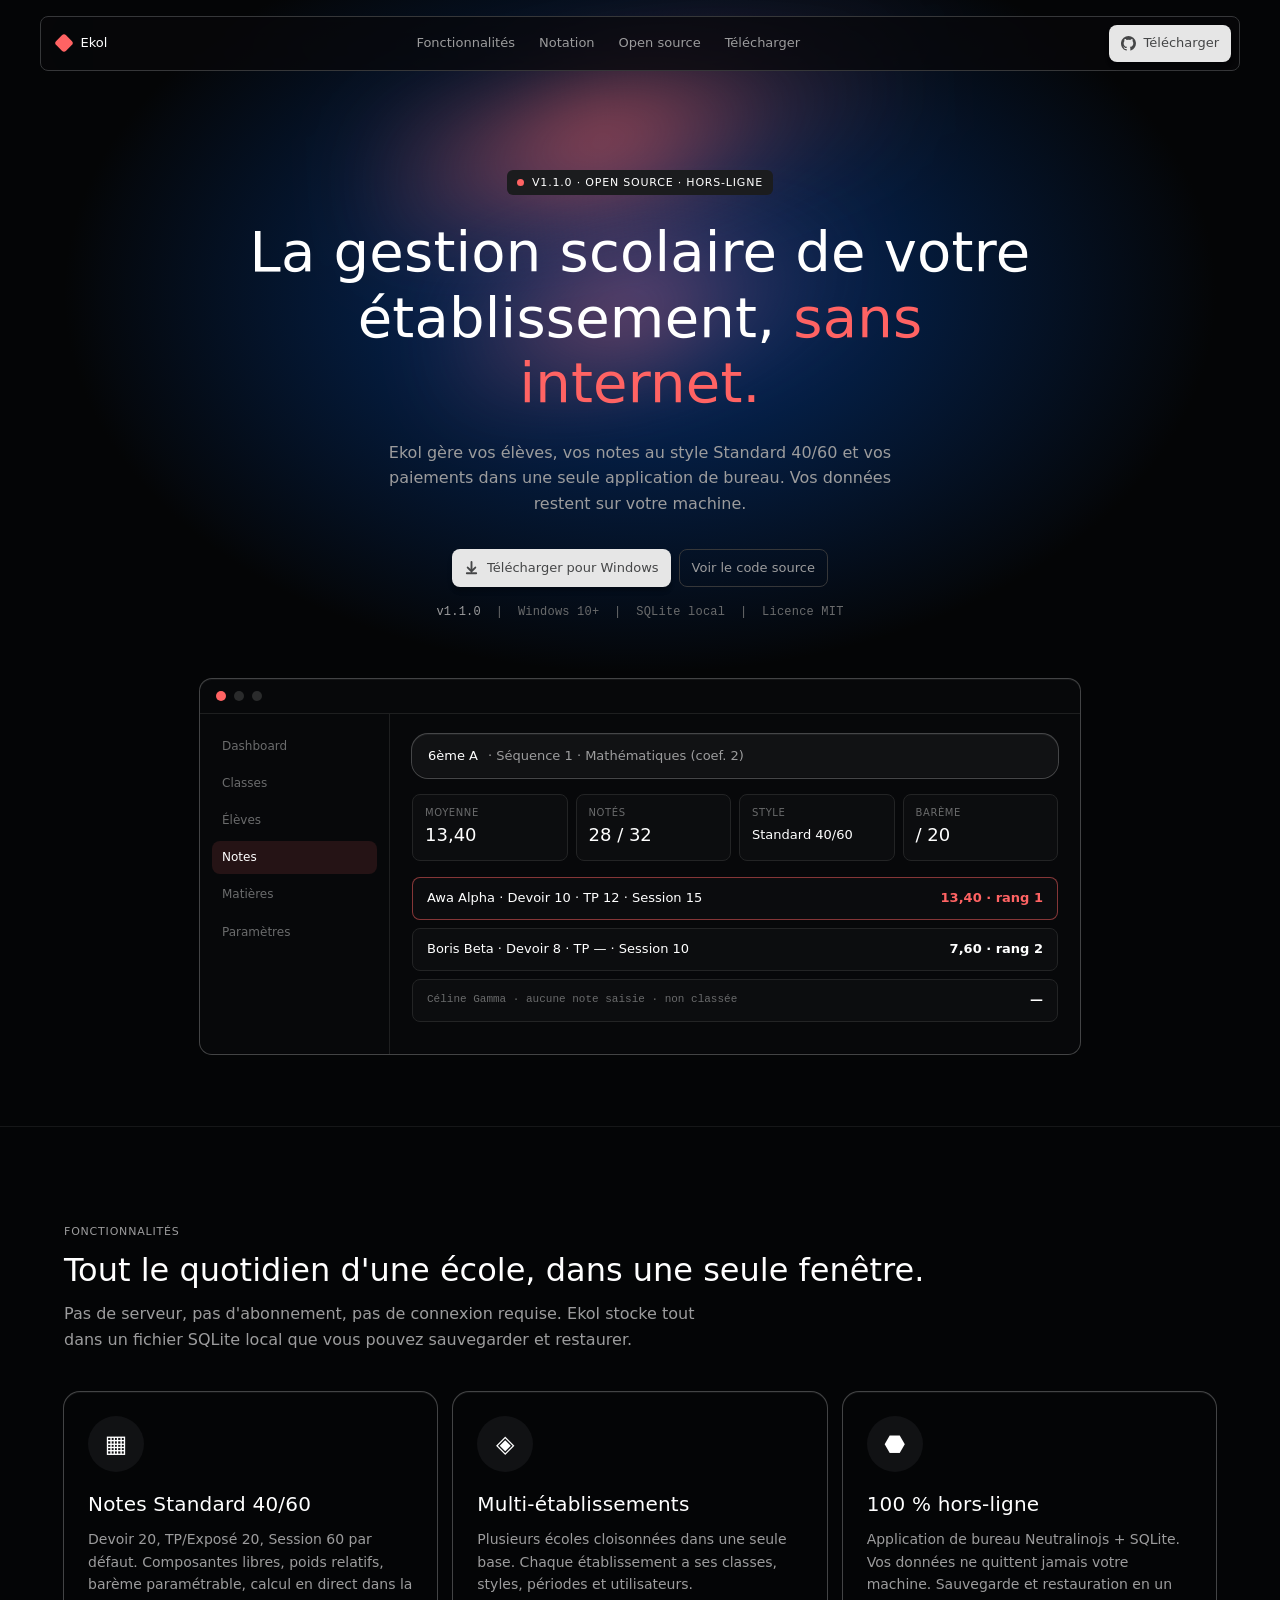
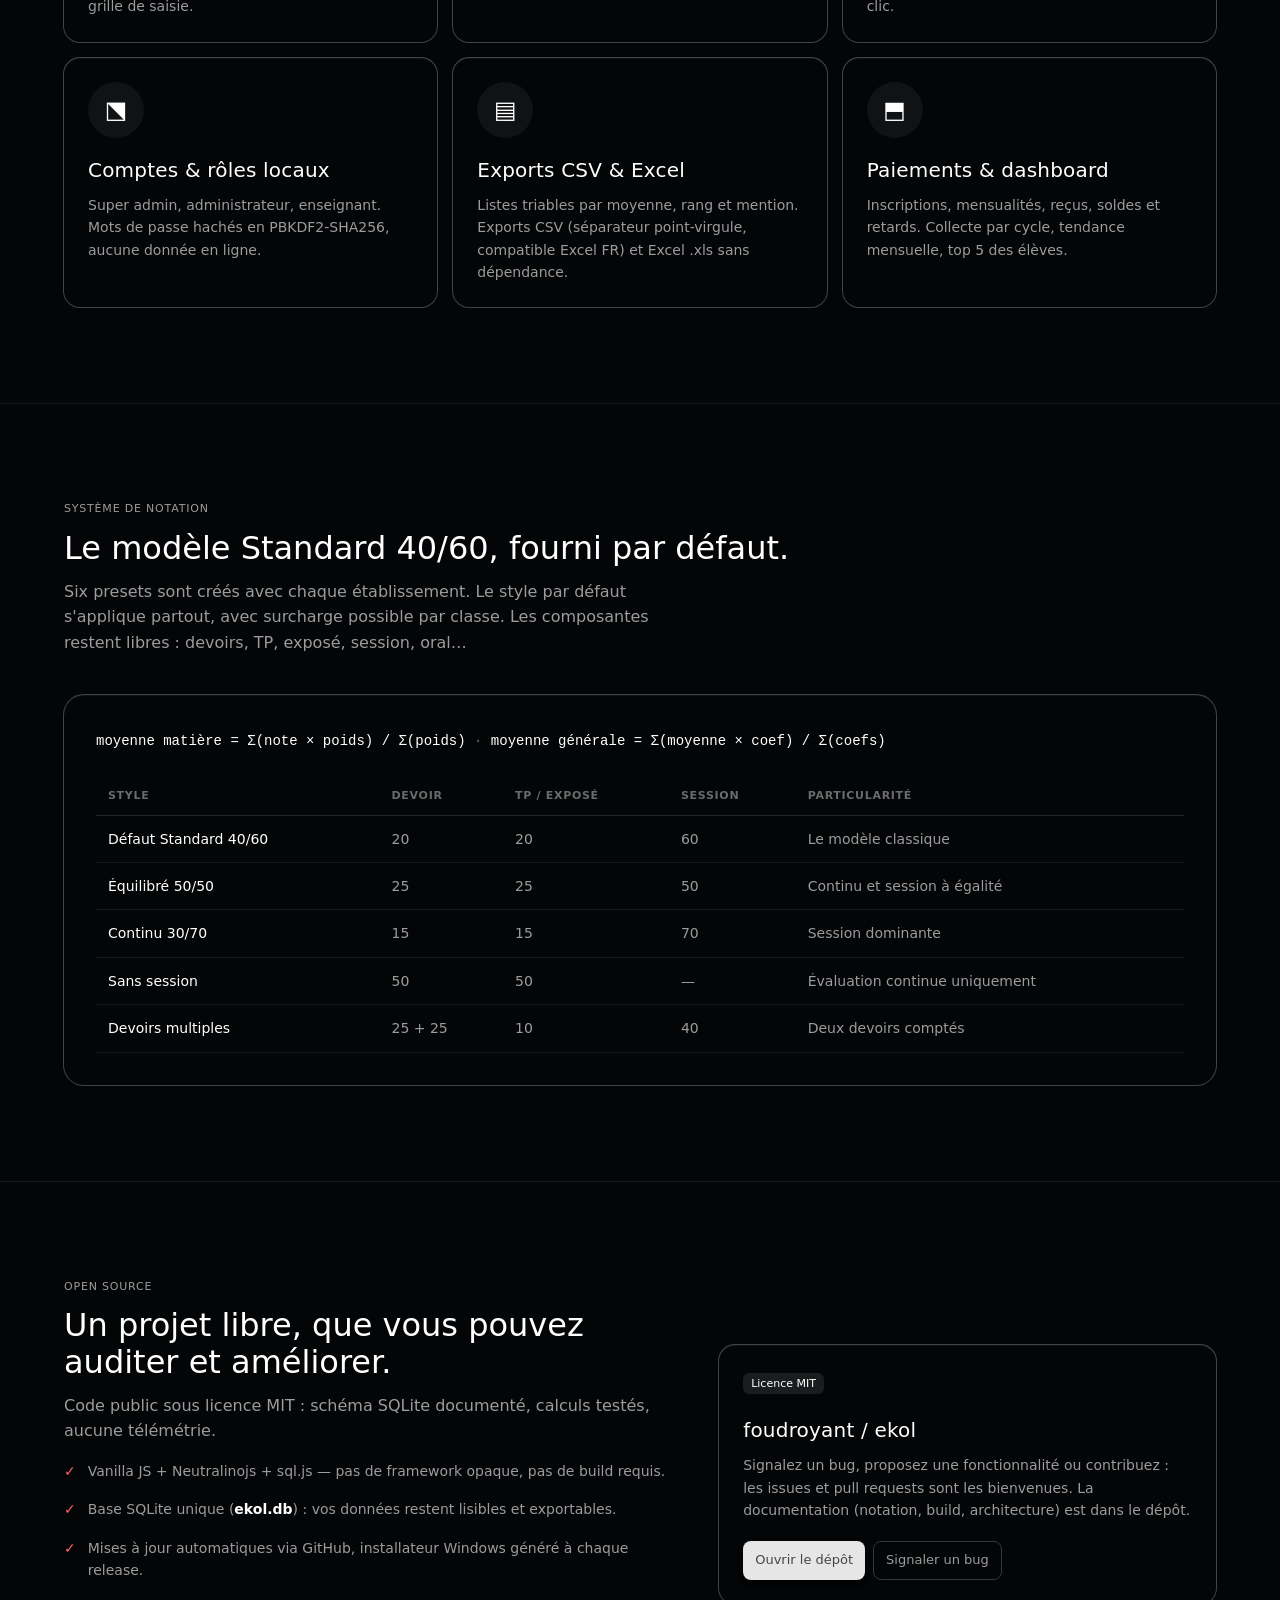
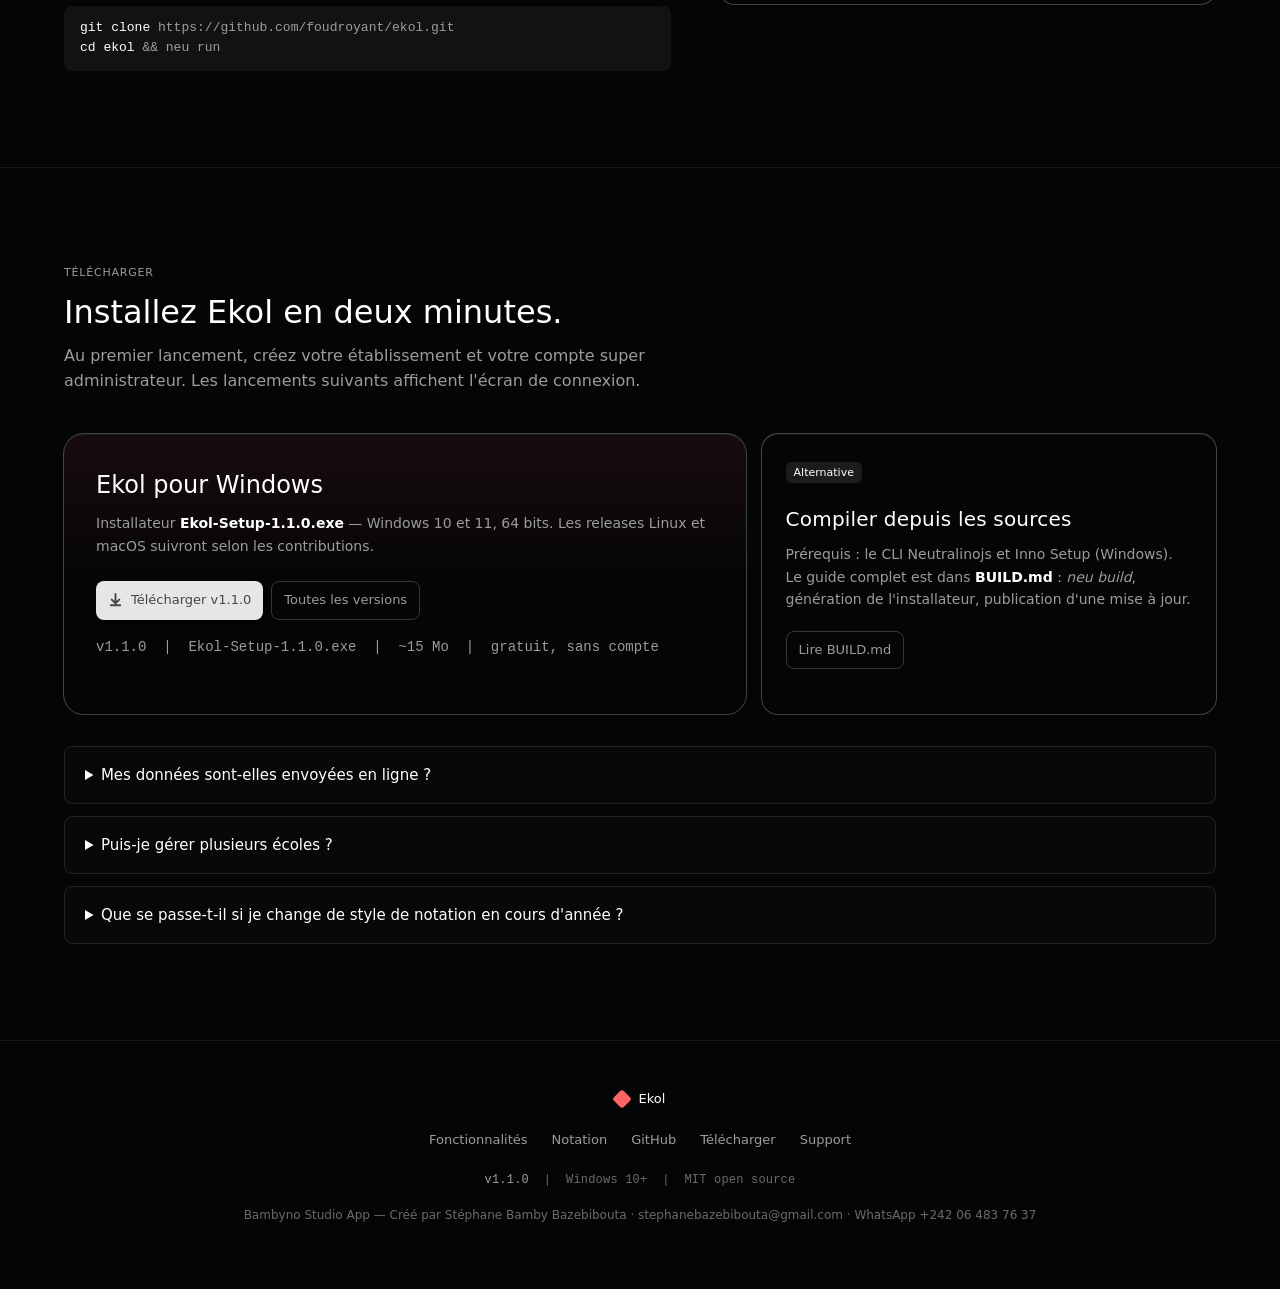
==== docs/index.html @ 0e0cca29 "Notes, auth locale et multi-établissements + landing page et updates via GitHub Pages - Authentifica" ====
<!DOCTYPE html>
<html lang="fr">
<head>
<meta charset="UTF-8">
<meta name="viewport" content="width=device-width, initial-scale=1.0">
<title>Ekol — Gestion scolaire hors-ligne · Notes, élèves & paiements</title>
<meta name="description" content="Ekol est une application de bureau open source pour gérer élèves, notes et paiements. 100 % hors-ligne, multi-établissements, style de notation Standard 40/60. Téléchargement gratuit pour Windows.">
<meta property="og:title" content="Ekol — Gestion scolaire hors-ligne">
<meta property="og:description" content="Élèves, notes Standard 40/60, paiements. Open source, 100 % hors-ligne. Télécharger pour Windows.">
<meta property="og:type" content="website">
<link rel="icon" type="image/svg+xml" href="data:image/svg+xml,%3Csvg xmlns='http://www.w3.org/2000/svg' viewBox='0 0 32 32'%3E%3Crect x='6' y='6' width='20' height='20' rx='4' transform='rotate(45 16 16)' fill='%23ff6363'/%3E%3C/svg%3E">
<style>
:root{
  --color-void-black:#040506; --color-ink:#07080a; --color-obsidian:#111214;
  --color-graphite:#1b1c1e; --color-smoke:#6a6b6c; --color-ash:#9c9c9d;
  --color-mist:#e6e6e6; --color-iron:#454647; --color-slate:#2f3031;
  --color-pure-white:#ffffff; --color-coral-pulse:#ff6363; --color-ember-hush:#452324;
  --color-electric-sky:#63a1ff; --color-cobalt-edge:#143ca3; --color-deep-space:#02193b;
  --font-inter:'Inter',system-ui,-apple-system,'Helvetica Neue',Arial,sans-serif;
  --font-geistmono:'GeistMono','JetBrains Mono',Menlo,Monaco,Consolas,monospace;
  --key-shadow:rgba(255,255,255,0.05) 0px 1px 0px 0px inset,rgba(255,255,255,0.25) 0px 0px 0px 1px,rgba(0,0,0,0.2) 0px -1px 0px 0px inset;
  --page-max-width:1200px;
}
*{margin:0;padding:0;box-sizing:border-box}
html{scroll-behavior:smooth}
body{background:var(--color-void-black);color:var(--color-pure-white);font-family:var(--font-inter);font-size:16px;line-height:1.6;-webkit-font-smoothing:antialiased;overflow-x:hidden}
a{color:inherit;text-decoration:none}
.wrap{max-width:var(--page-max-width);margin:0 auto;padding:0 24px}
/* ── Nav ── */
.nav-float{position:fixed;top:16px;left:50%;transform:translateX(-50%);z-index:50;width:min(var(--page-max-width),calc(100% - 32px));display:flex;align-items:center;justify-content:space-between;gap:16px;padding:8px 8px 8px 16px;border:1px solid #363739;border-radius:8px;background:rgba(7,8,10,.72);backdrop-filter:blur(48px);-webkit-backdrop-filter:blur(48px)}
.brand{display:flex;align-items:center;gap:10px;font-size:13px;font-weight:500}
.brand-diamond{width:14px;height:14px;background:var(--color-coral-pulse);transform:rotate(45deg);border-radius:3px;flex-shrink:0}
.nav-links{display:flex;gap:24px;font-size:13px;font-weight:500;color:var(--color-ash)}
.nav-links a:hover{color:var(--color-pure-white)}
.btn{display:inline-flex;align-items:center;gap:8px;background:var(--color-mist);color:var(--color-iron);font-size:13px;font-weight:500;padding:8px 12px;border-radius:8px;border:none;cursor:pointer;box-shadow:rgba(0,0,0,.03) 0 7px 3px 0,rgba(0,0,0,.25) 0 4px 4px 0;white-space:nowrap}
.btn:hover{background:#fff}
.btn svg{width:15px;height:15px}
.btn-ghost{background:transparent;color:var(--color-ash);border:1px solid #363739;box-shadow:none}
.btn-ghost:hover{color:var(--color-pure-white);border-color:#4b4c4d}
@media(max-width:760px){.nav-links{display:none}}
/* ── Hero ── */
.hero{position:relative;padding:168px 0 72px;text-align:center;overflow:hidden}
.hero-bg{position:absolute;inset:0;pointer-events:none;background:radial-gradient(ellipse 60% 45% at 50% 26%,rgba(4,63,150,.7),rgba(6,18,37,.25) 70%,transparent 75%)}
.hero-bar{position:absolute;left:50%;top:6%;width:720px;height:130px;pointer-events:none;background:linear-gradient(100deg,transparent 10%,rgba(255,99,99,.55) 45%,rgba(255,99,99,.12) 70%,transparent 90%);filter:blur(40px);transform:translateX(-50%) rotate(-12deg)}
.hero-bar.b2{top:16%;width:560px;opacity:.7;transform:translateX(-50%) rotate(-12deg) translateY(60px)}
.hero-inner{position:relative}
.eyebrow{display:inline-flex;align-items:center;gap:8px;font-size:11px;letter-spacing:.8px;text-transform:uppercase;color:var(--color-pure-white);background:var(--color-graphite);border-radius:6px;padding:4px 10px;margin-bottom:24px}
.eyebrow .dot{width:7px;height:7px;border-radius:50%;background:var(--color-coral-pulse)}
.hero h1{font-size:56px;font-weight:400;line-height:1.17;letter-spacing:.22px;max-width:820px;margin:0 auto}
.hero h1 em{font-style:normal;color:var(--color-coral-pulse)}
.hero p.sub{color:var(--color-ash);font-size:16px;max-width:560px;margin:24px auto 0}
.hero-cta{display:flex;gap:8px;justify-content:center;margin-top:32px;flex-wrap:wrap}
.meta-strip{font-family:var(--font-geistmono);font-size:12px;color:var(--color-smoke);margin-top:16px;letter-spacing:.2px}
.meta-strip b{color:var(--color-ash);font-weight:400}
/* ── App mockup ── */
.mock{position:relative;max-width:880px;margin:56px auto 0;border-radius:12px;background:var(--color-ink);box-shadow:var(--key-shadow);overflow:hidden;text-align:left}
.mock-bar{display:flex;align-items:center;gap:8px;padding:12px 16px;border-bottom:1px solid #1e1f20}
.mock-bar i{width:10px;height:10px;border-radius:50%;background:#2a2b2c;display:block}
.mock-bar i:first-child{background:var(--color-coral-pulse)}
.mock-body{display:grid;grid-template-columns:190px 1fr;min-height:340px}
.mock-side{border-right:1px solid #1e1f20;padding:16px 12px;display:flex;flex-direction:column;gap:4px}
.mock-side span{font-size:12px;color:var(--color-smoke);padding:7px 10px;border-radius:8px}
.mock-side span.on{background:rgba(255,99,99,.12);color:#fff}
.mock-main{padding:20px 22px}
.mock-cmd{display:flex;align-items:center;gap:10px;background:var(--color-obsidian);border-radius:16px;padding:12px 16px;font-size:13px;color:var(--color-ash);box-shadow:var(--key-shadow);margin-bottom:16px}
.mock-cmd b{color:#fff;font-weight:500}
.mock-rows{display:flex;flex-direction:column;gap:8px}
.mock-row{display:flex;align-items:center;justify-content:space-between;background:rgba(255,255,255,.02);border:1px solid #232425;border-radius:8px;padding:10px 14px;font-size:13px}
.mock-row small{color:var(--color-smoke);font-family:var(--font-geistmono);font-size:11px}
.mock-row .avg{color:#fff;font-weight:600}
.mock-row.hl{border-color:rgba(255,99,99,.5)}
.mock-row.hl .avg{color:var(--color-coral-pulse)}
.mock-stats{display:grid;grid-template-columns:repeat(4,1fr);gap:8px;margin-bottom:16px}
.mock-stat{background:rgba(255,255,255,.02);border:1px solid #232425;border-radius:8px;padding:10px 12px}
.mock-stat small{display:block;font-size:10px;text-transform:uppercase;letter-spacing:.6px;color:var(--color-smoke)}
.mock-stat b{font-size:18px;font-weight:500}
@media(max-width:760px){.mock-body{grid-template-columns:1fr}.mock-side{display:none}.mock-stats{grid-template-columns:repeat(2,1fr)}.hero h1{font-size:38px}}
/* ── Sections ── */
section.block{padding:96px 0;border-top:1px solid #161718}
.eyebrow2{font-size:11px;letter-spacing:.8px;text-transform:uppercase;color:var(--color-ash);margin-bottom:12px}
h2.sec{font-size:32px;font-weight:500;line-height:1.15;margin-bottom:12px}
p.lead{color:var(--color-ash);font-size:16px;max-width:640px}
.grid3{display:grid;grid-template-columns:repeat(3,1fr);gap:16px;margin-top:40px}
.grid2{display:grid;grid-template-columns:repeat(2,1fr);gap:16px;margin-top:40px}
@media(max-width:860px){.grid3,.grid2{grid-template-columns:1fr}}
.card{background:transparent;border-radius:16px;padding:24px;box-shadow:var(--key-shadow)}
.card h3{font-size:20px;font-weight:500;letter-spacing:.2px;margin:16px 0 8px}
.card p{font-size:14px;color:var(--color-ash)}
.icon-circle{width:56px;height:56px;border-radius:99999px;background:var(--color-obsidian);display:flex;align-items:center;justify-content:center;font-size:24px}
.badge{display:inline-block;background:var(--color-graphite);color:#fff;font-size:11px;border-radius:6px;padding:2px 8px;margin-bottom:4px}
/* ── Formula ── */
.formula{margin-top:40px;border-radius:20px;box-shadow:var(--key-shadow);padding:32px;overflow-x:auto}
.formula code{font-family:var(--font-geistmono);font-size:14px;color:#fff;white-space:nowrap}
.formula .cm{color:var(--color-smoke)}
table.plain{width:100%;border-collapse:collapse;margin-top:24px;font-size:14px}
table.plain th{text-align:left;font-size:11px;text-transform:uppercase;letter-spacing:.7px;color:var(--color-smoke);padding:10px 12px;border-bottom:1px solid #232425}
table.plain td{padding:12px;border-bottom:1px solid #161718;color:var(--color-ash)}
table.plain td:first-child{color:#fff;font-weight:500}
.pill{display:inline-block;background:rgba(255,99,99,.12);color:var(--color-coral-pulse);font-size:12px;font-weight:500;border-radius:9999px;padding:2px 10px}
/* ── Split ── */
.split{display:grid;grid-template-columns:1.1fr .9fr;gap:48px;align-items:center}
@media(max-width:860px){.split{grid-template-columns:1fr}}
.check{display:flex;gap:12px;margin-top:16px;font-size:14px;color:var(--color-ash)}
.check i{color:var(--color-coral-pulse);font-style:normal;font-weight:600}
.codebox{background:var(--color-obsidian);border-radius:8px;padding:12px 16px;font-family:var(--font-geistmono);font-size:13px;color:var(--color-ash);margin-top:24px;overflow-x:auto}
.codebox b{color:#fff;font-weight:400}
/* ── Download ── */
.dl-grid{display:grid;grid-template-columns:1.2fr .8fr;gap:16px;margin-top:40px}
@media(max-width:860px){.dl-grid{grid-template-columns:1fr}}
.dl-main{background:linear-gradient(180deg,rgba(255,99,99,.08),transparent 60%),transparent;border-radius:20px;padding:32px;box-shadow:var(--key-shadow)}
.dl-main h3{font-size:24px;font-weight:500;margin-bottom:8px}
.dl-main p{color:var(--color-ash);font-size:14px;margin-bottom:24px}
.dl-row{display:flex;gap:8px;flex-wrap:wrap}
.dl-note{font-family:var(--font-geistmono);font-size:12px;color:var(--color-smoke);margin-top:16px}
/* ── FAQ ── */
.faq{margin-top:32px;display:flex;flex-direction:column;gap:12px}
.faq details{border:1px solid #232425;border-radius:8px;padding:16px 20px;background:var(--color-ink)}
.faq summary{cursor:pointer;font-size:15px;font-weight:500}
.faq p{font-size:14px;color:var(--color-ash);margin-top:8px}
/* ── Footer ── */
footer{border-top:1px solid #161718;padding:48px 0 64px;text-align:center}
footer .meta-strip{margin-top:8px}
.foot-links{display:flex;gap:24px;justify-content:center;font-size:13px;color:var(--color-ash);margin:20px 0;flex-wrap:wrap}
.foot-links a:hover{color:#fff}
.credit{font-size:12px;color:var(--color-smoke);margin-top:16px}
</style>
</head>
<body>

<header class="nav-float">
  <a class="brand" href="#top"><span class="brand-diamond"></span>Ekol</a>
  <nav class="nav-links">
    <a href="#fonctionnalites">Fonctionnalités</a>
    <a href="#notation">Notation</a>
    <a href="#open-source">Open source</a>
    <a href="#telecharger">Télécharger</a>
  </nav>
  <a class="btn" href="https://github.com/foudroyant/ekol/releases">
    <svg viewBox="0 0 16 16" fill="currentColor"><path d="M8 0a8 8 0 0 0-2.53 15.59c.4.07.55-.17.55-.38v-1.36c-2.25.49-2.73-1.08-2.73-1.08-.37-.93-.9-1.18-.9-1.18-.73-.5.06-.49.06-.49.8.06 1.23.83 1.23.83.72 1.23 1.88.87 2.34.67.07-.52.28-.87.5-1.07-1.77-.2-3.64-.88-3.64-3.93 0-.87.31-1.58.82-2.14-.08-.2-.36-1.02.08-2.12 0 0 .67-.21 2.2.82a7.6 7.6 0 0 1 4 0c1.53-1.03 2.2-.82 2.2-.82.44 1.1.16 1.92.08 2.12.51.56.82 1.27.82 2.14 0 3.05-1.87 3.72-3.65 3.92.29.25.54.73.54 1.48v2.19c0 .21.15.46.55.38A8 8 0 0 0 8 0z"/></svg>
    Télécharger
  </a>
</header>

<main id="top">
<!-- ══ HERO ══ -->
<div class="hero">
  <div class="hero-bg"></div>
  <div class="hero-bar"></div>
  <div class="hero-bar b2"></div>
  <div class="wrap hero-inner">
    <span class="eyebrow"><span class="dot"></span>v1.1.0 · Open source · Hors-ligne</span>
    <h1>La gestion scolaire de votre établissement, <em>sans internet.</em></h1>
    <p class="sub">Ekol gère vos élèves, vos notes au style Standard 40/60 et vos paiements dans une seule application de bureau. Vos données restent sur votre machine.</p>
    <div class="hero-cta">
      <a class="btn" href="https://github.com/foudroyant/ekol/releases">
        <svg viewBox="0 0 16 16" fill="currentColor"><path d="M8 0a1 1 0 0 1 1 1v7.59l2.3-2.3a1 1 0 1 1 1.4 1.42l-4 4a1 1 0 0 1-1.4 0l-4-4a1 1 0 1 1 1.4-1.42L7 8.6V1a1 1 0 0 1 1-1zM3 14a1 1 0 0 1 0-2h10a1 1 0 1 1 0 2H3z"/></svg>
        Télécharger pour Windows
      </a>
      <a class="btn btn-ghost" href="https://github.com/foudroyant/ekol">Voir le code source</a>
    </div>
    <p class="meta-strip"><b>v1.1.0</b> &nbsp;|&nbsp; Windows 10+ &nbsp;|&nbsp; SQLite local &nbsp;|&nbsp; Licence MIT</p>

    <div class="mock" aria-hidden="true">
      <div class="mock-bar"><i></i><i></i><i></i></div>
      <div class="mock-body">
        <div class="mock-side">
          <span>Dashboard</span><span>Classes</span><span>Élèves</span><span class="on">Notes</span><span>Matières</span><span>Paramètres</span>
        </div>
        <div class="mock-main">
          <div class="mock-cmd"><b>6ème A</b> · Séquence 1 · Mathématiques (coef. 2)</div>
          <div class="mock-stats">
            <div class="mock-stat"><small>Moyenne</small><b>13,40</b></div>
            <div class="mock-stat"><small>Notés</small><b>28 / 32</b></div>
            <div class="mock-stat"><small>Style</small><b style="font-size:13px">Standard 40/60</b></div>
            <div class="mock-stat"><small>Barème</small><b>/ 20</b></div>
          </div>
          <div class="mock-rows">
            <div class="mock-row hl"><span>Awa Alpha · Devoir 10 · TP 12 · Session 15</span><span class="avg">13,40 · rang 1</span></div>
            <div class="mock-row"><span>Boris Beta · Devoir 8 · TP — · Session 10</span><span class="avg">7,60 · rang 2</span></div>
            <div class="mock-row"><small>Céline Gamma · aucune note saisie · non classée</small><span class="avg">—</span></div>
          </div>
        </div>
      </div>
    </div>
  </div>
</div>

<!-- ══ FONCTIONNALITÉS ══ -->
<section class="block" id="fonctionnalites">
  <div class="wrap">
    <p class="eyebrow2">Fonctionnalités</p>
    <h2 class="sec">Tout le quotidien d'une école, dans une seule fenêtre.</h2>
    <p class="lead">Pas de serveur, pas d'abonnement, pas de connexion requise. Ekol stocke tout dans un fichier SQLite local que vous pouvez sauvegarder et restaurer.</p>
    <div class="grid3">
      <div class="card"><div class="icon-circle">▦</div><h3>Notes Standard 40/60</h3><p>Devoir 20, TP/Exposé 20, Session 60 par défaut. Composantes libres, poids relatifs, barème paramétrable, calcul en direct dans la grille de saisie.</p></div>
      <div class="card"><div class="icon-circle">◈</div><h3>Multi-établissements</h3><p>Plusieurs écoles cloisonnées dans une seule base. Chaque établissement a ses classes, styles, périodes et utilisateurs.</p></div>
      <div class="card"><div class="icon-circle">⬣</div><h3>100 % hors-ligne</h3><p>Application de bureau Neutralinojs + SQLite. Vos données ne quittent jamais votre machine. Sauvegarde et restauration en un clic.</p></div>
      <div class="card"><div class="icon-circle">⬔</div><h3>Comptes &amp; rôles locaux</h3><p>Super admin, administrateur, enseignant. Mots de passe hachés en PBKDF2-SHA256, aucune donnée en ligne.</p></div>
      <div class="card"><div class="icon-circle">▤</div><h3>Exports CSV &amp; Excel</h3><p>Listes triables par moyenne, rang et mention. Exports CSV (séparateur point-virgule, compatible Excel FR) et Excel .xls sans dépendance.</p></div>
      <div class="card"><div class="icon-circle">⬒</div><h3>Paiements &amp; dashboard</h3><p>Inscriptions, mensualités, reçus, soldes et retards. Collecte par cycle, tendance mensuelle, top 5 des élèves.</p></div>
    </div>
  </div>
</section>

<!-- ══ NOTATION ══ -->
<section class="block" id="notation">
  <div class="wrap">
    <p class="eyebrow2">Système de notation</p>
    <h2 class="sec">Le modèle Standard 40/60, fourni par défaut.</h2>
    <p class="lead">Six presets sont créés avec chaque établissement. Le style par défaut s'applique partout, avec surcharge possible par classe. Les composantes restent libres : devoirs, TP, exposé, session, oral…</p>
    <div class="formula">
      <code>moyenne matière = Σ(note × poids) / Σ(poids) <span class="cm">·</span> moyenne générale = Σ(moyenne × coef) / Σ(coefs)</code>
      <table class="plain">
        <tr><th>Style</th><th>Devoir</th><th>TP / Exposé</th><th>Session</th><th>Particularité</th></tr>
        <tr><td><pill>Défaut</pill> Standard 40/60</td><td>20</td><td>20</td><td>60</td><td>Le modèle classique</td></tr>
        <tr><td>Équilibré 50/50</td><td>25</td><td>25</td><td>50</td><td>Continu et session à égalité</td></tr>
        <tr><td>Continu 30/70</td><td>15</td><td>15</td><td>70</td><td>Session dominante</td></tr>
        <tr><td>Sans session</td><td>50</td><td>50</td><td>—</td><td>Évaluation continue uniquement</td></tr>
        <tr><td>Devoirs multiples</td><td>25 + 25</td><td>10</td><td>40</td><td>Deux devoirs comptés</td></tr>
      </table>
    </div>
  </div>
</section>

<!-- ══ OPEN SOURCE ══ -->
<section class="block" id="open-source">
  <div class="wrap split">
    <div>
      <p class="eyebrow2">Open source</p>
      <h2 class="sec">Un projet libre, que vous pouvez auditer et améliorer.</h2>
      <p class="lead">Code public sous licence MIT : schéma SQLite documenté, calculs testés, aucune télémétrie.</p>
      <div class="check"><i>✓</i><span>Vanilla JS + Neutralinojs + sql.js — pas de framework opaque, pas de build requis.</span></div>
      <div class="check"><i>✓</i><span>Base SQLite unique (<b style="color:#fff">ekol.db</b>) : vos données restent lisibles et exportables.</span></div>
      <div class="check"><i>✓</i><span>Mises à jour automatiques via GitHub, installateur Windows généré à chaque release.</span></div>
      <div class="codebox"><b>git clone</b> https://github.com/foudroyant/ekol.git<br><b>cd ekol</b> &amp;&amp; neu run</div>
    </div>
    <div class="card">
      <span class="badge">Licence MIT</span>
      <h3>foudroyant / ekol</h3>
      <p>Signalez un bug, proposez une fonctionnalité ou contribuez : les issues et pull requests sont les bienvenues. La documentation (notation, build, architecture) est dans le dépôt.</p>
      <div class="dl-row" style="margin-top:20px">
        <a class="btn" href="https://github.com/foudroyant/ekol">Ouvrir le dépôt</a>
        <a class="btn btn-ghost" href="https://github.com/foudroyant/ekol/issues">Signaler un bug</a>
      </div>
    </div>
  </div>
</section>

<!-- ══ TÉLÉCHARGER ══ -->
<section class="block" id="telecharger">
  <div class="wrap">
    <p class="eyebrow2">Télécharger</p>
    <h2 class="sec">Installez Ekol en deux minutes.</h2>
    <p class="lead">Au premier lancement, créez votre établissement et votre compte super administrateur. Les lancements suivants affichent l'écran de connexion.</p>
    <div class="dl-grid">
      <div class="dl-main">
        <h3>Ekol pour Windows</h3>
        <p>Installateur <b style="color:#fff">Ekol-Setup-1.1.0.exe</b> — Windows 10 et 11, 64 bits. Les releases Linux et macOS suivront selon les contributions.</p>
        <div class="dl-row">
          <a class="btn" href="https://github.com/foudroyant/ekol/releases">
            <svg viewBox="0 0 16 16" fill="currentColor"><path d="M8 0a1 1 0 0 1 1 1v7.59l2.3-2.3a1 1 0 1 1 1.4 1.42l-4 4a1 1 0 0 1-1.4 0l-4-4a1 1 0 1 1 1.4-1.42L7 8.6V1a1 1 0 0 1 1-1zM3 14a1 1 0 0 1 0-2h10a1 1 0 1 1 0 2H3z"/></svg>
            Télécharger v1.1.0
          </a>
          <a class="btn btn-ghost" href="https://github.com/foudroyant/ekol/releases">Toutes les versions</a>
        </div>
        <p class="dl-note">v1.1.0 &nbsp;|&nbsp; Ekol-Setup-1.1.0.exe &nbsp;|&nbsp; ~15 Mo &nbsp;|&nbsp; gratuit, sans compte</p>
      </div>
      <div class="card">
        <span class="badge">Alternative</span>
        <h3>Compiler depuis les sources</h3>
        <p>Prérequis : le CLI Neutralinojs et Inno Setup (Windows). Le guide complet est dans <b style="color:#fff">BUILD.md</b> : <i>neu build</i>, génération de l'installateur, publication d'une mise à jour.</p>
        <div class="dl-row" style="margin-top:20px">
          <a class="btn btn-ghost" href="https://github.com/foudroyant/ekol">Lire BUILD.md</a>
        </div>
      </div>
    </div>
    <div class="faq">
      <details><summary>Mes données sont-elles envoyées en ligne ?</summary><p>Non. Tout est stocké dans un fichier SQLite sur votre machine. La seule connexion réseau est la vérification optionnelle de mise à jour via GitHub.</p></details>
      <details><summary>Puis-je gérer plusieurs écoles ?</summary><p>Oui. Le super administrateur crée autant d'établissements que nécessaire, chacun avec ses classes, notes et utilisateurs, sans mélange de données.</p></details>
      <details><summary>Que se passe-t-il si je change de style de notation en cours d'année ?</summary><p>Vous pouvez dupliquer un style et l'ajuster par classe. Les notes des composantes supprimées sont effacées uniquement après confirmation explicite.</p></details>
    </div>
  </div>
</section>
</main>

<footer>
  <div class="wrap">
    <a class="brand" href="#top" style="justify-content:center"><span class="brand-diamond"></span>Ekol</a>
    <div class="foot-links">
      <a href="#fonctionnalites">Fonctionnalités</a>
      <a href="#notation">Notation</a>
      <a href="https://github.com/foudroyant/ekol">GitHub</a>
      <a href="https://github.com/foudroyant/ekol/releases">Télécharger</a>
      <a href="https://github.com/foudroyant/ekol/issues">Support</a>
    </div>
    <p class="meta-strip"><b>v1.1.0</b> &nbsp;|&nbsp; Windows 10+ &nbsp;|&nbsp; MIT open source</p>
    <p class="credit">Bambyno Studio App — Créé par Stéphane Bamby Bazebibouta · stephanebazebibouta@gmail.com · WhatsApp +242 06 483 76 37</p>
  </div>
</footer>

</body>
</html>
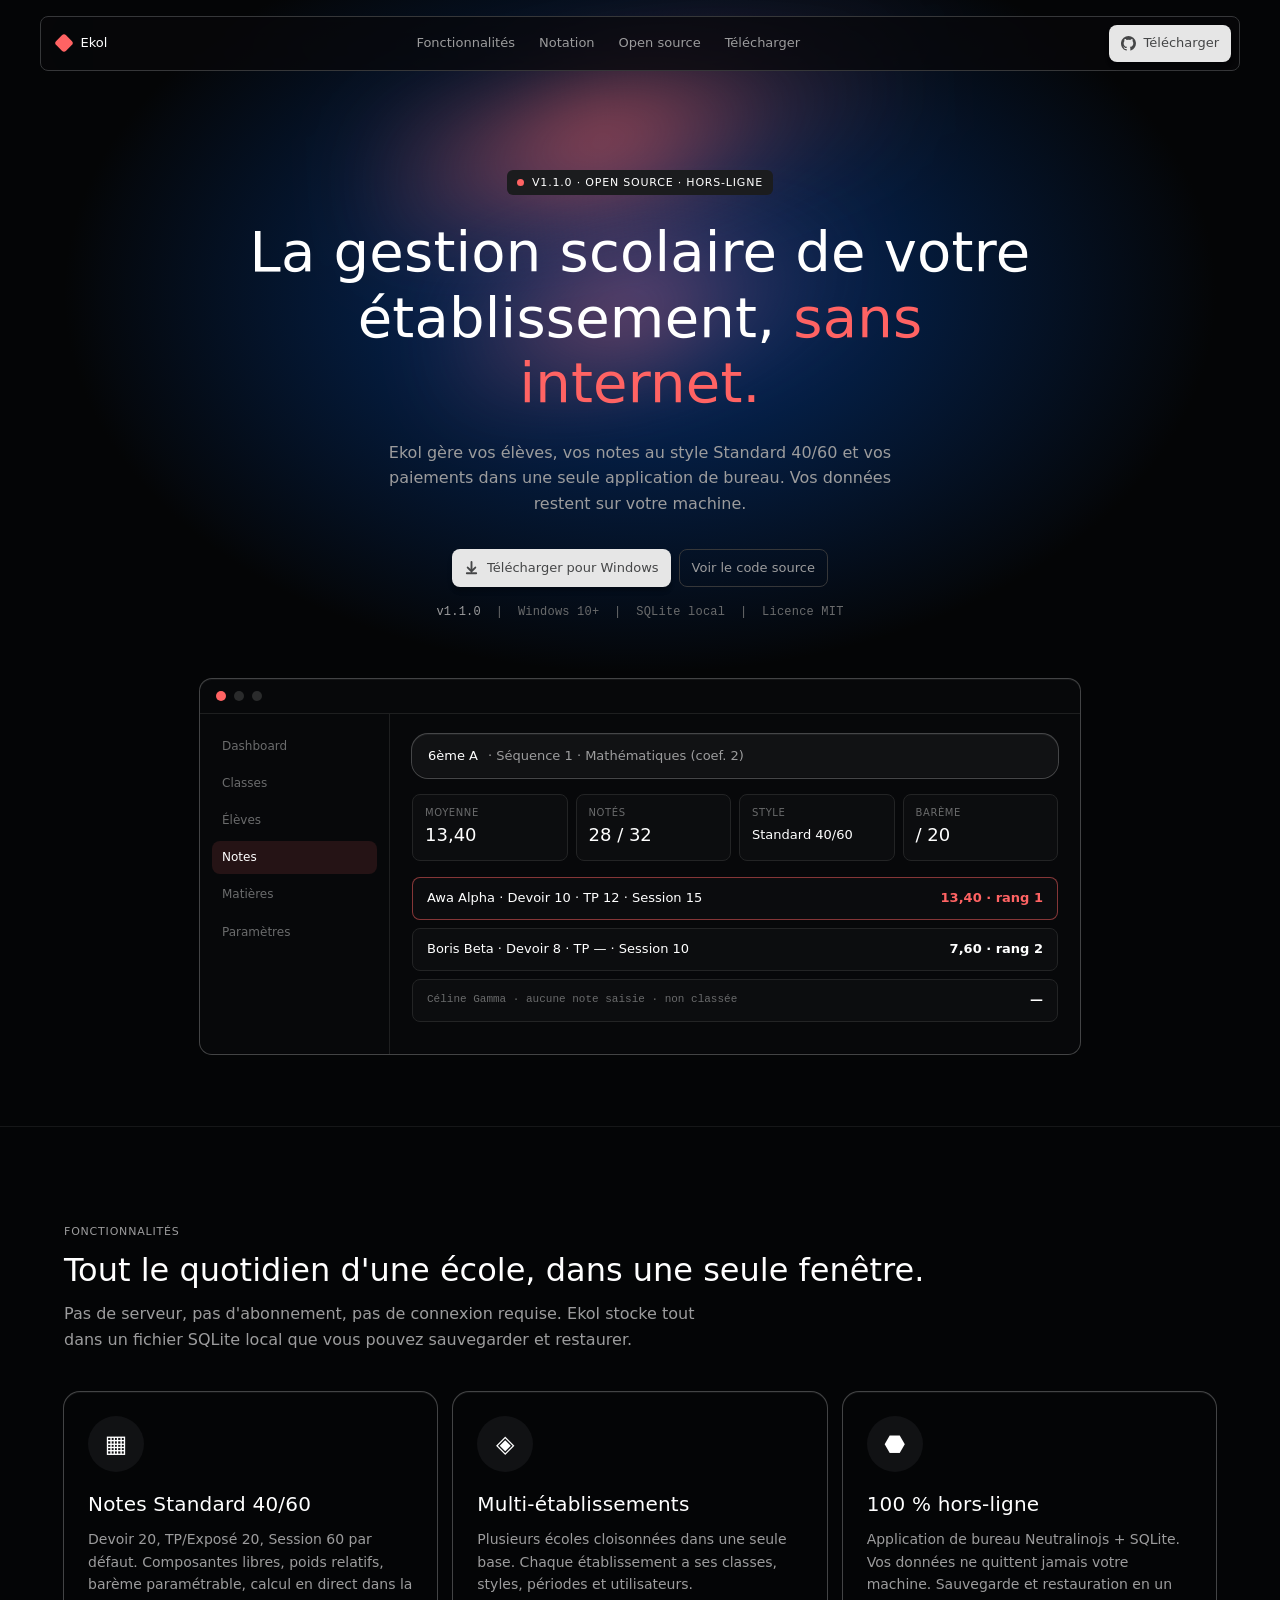
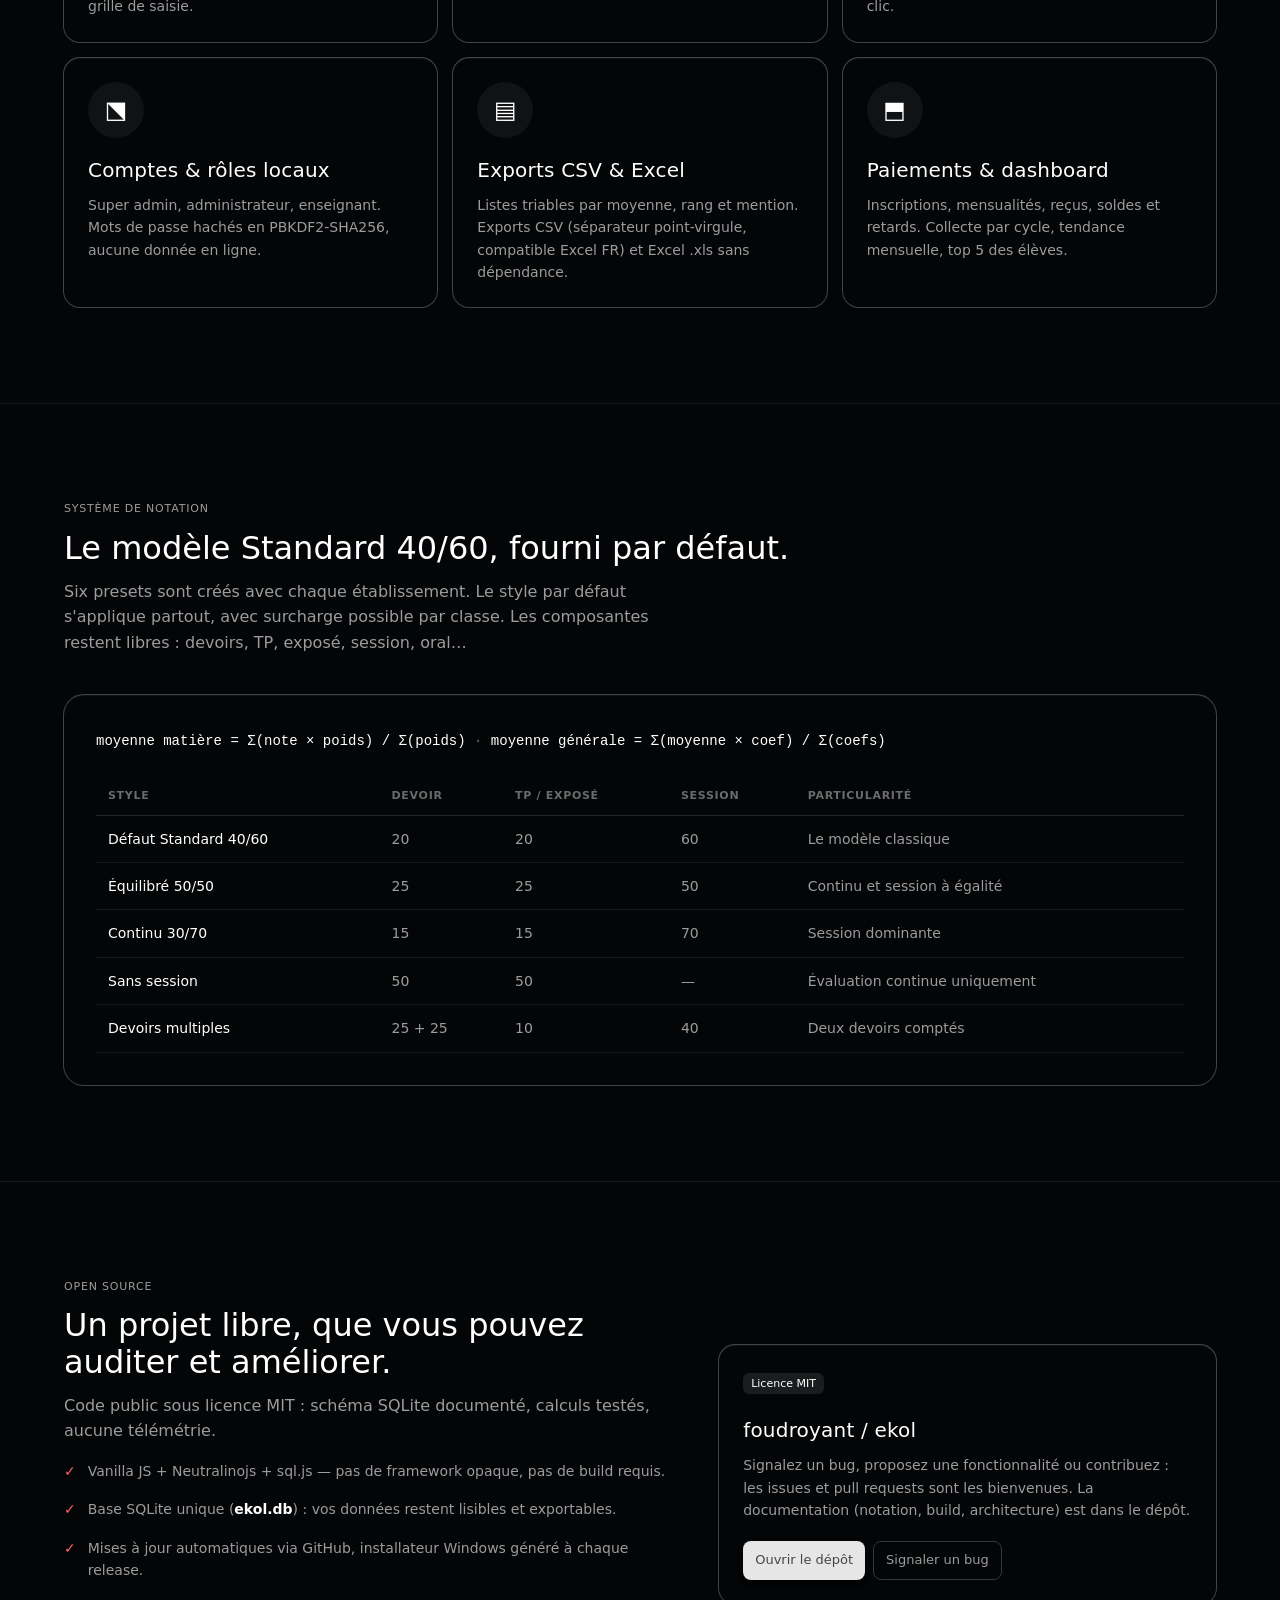
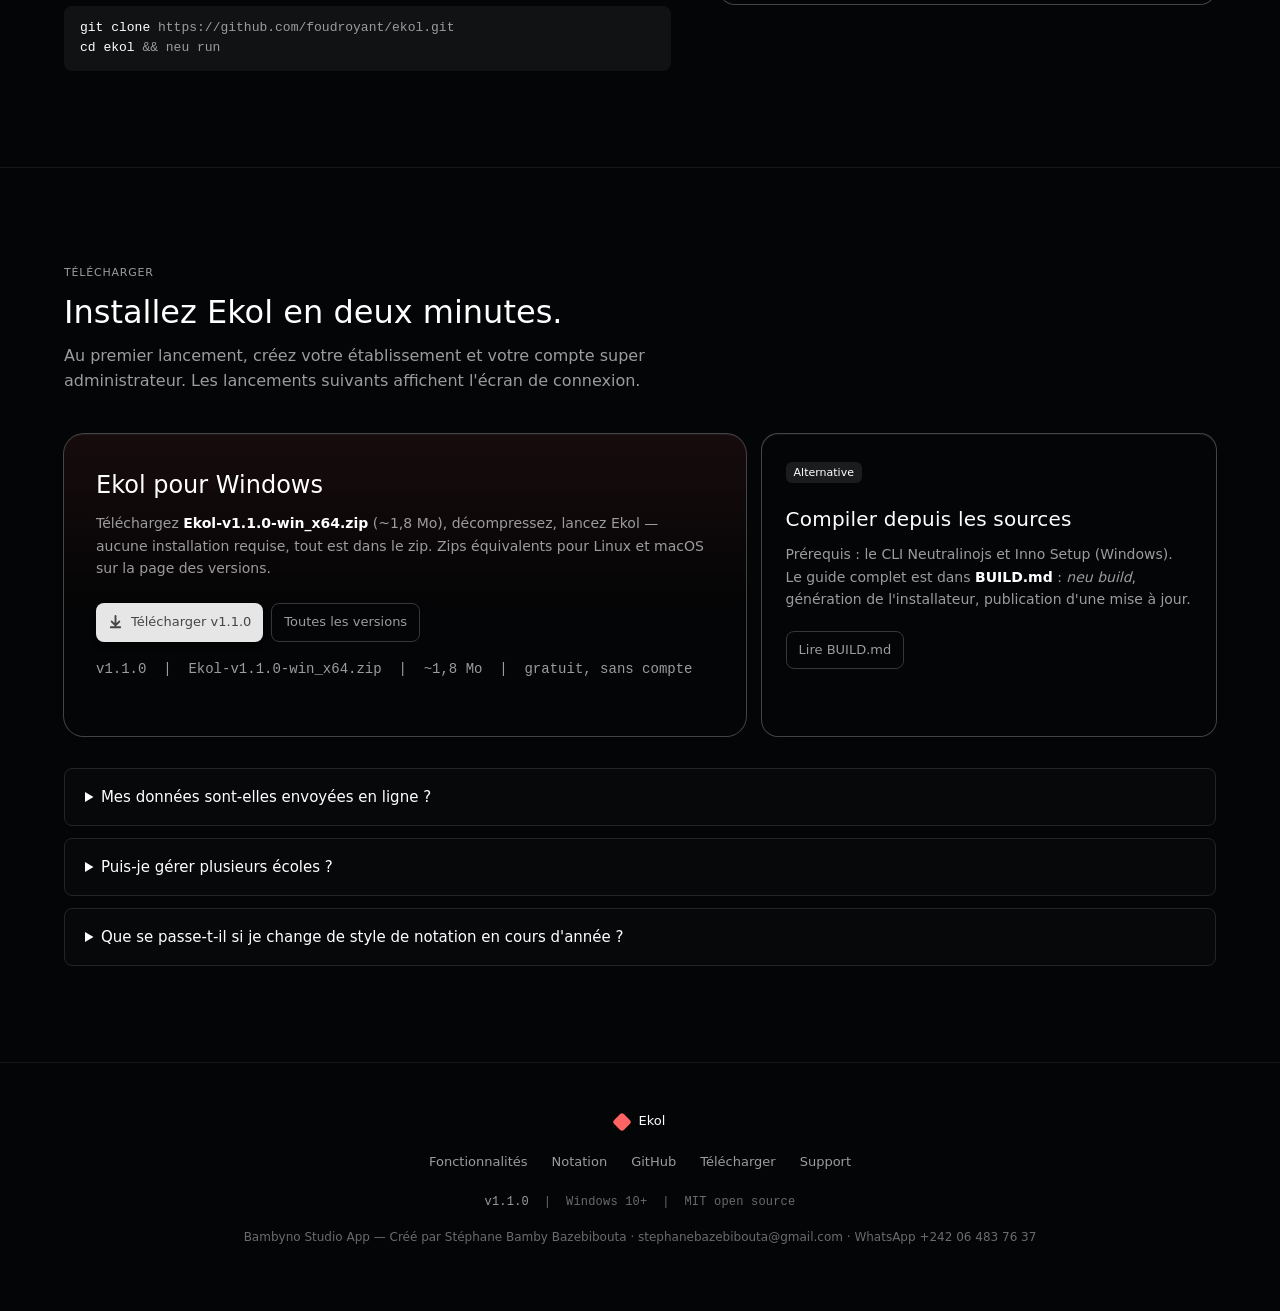
==== commit c37f56b3: "Landing page : téléchargement direct du zip Windows prêt à l'emploi" ====
--- a/docs/index.html
+++ b/docs/index.html
@@ -152,7 +152,7 @@
     <h1>La gestion scolaire de votre établissement, <em>sans internet.</em></h1>
     <p class="sub">Ekol gère vos élèves, vos notes au style Standard 40/60 et vos paiements dans une seule application de bureau. Vos données restent sur votre machine.</p>
     <div class="hero-cta">
-      <a class="btn" href="https://github.com/foudroyant/ekol/releases">
+      <a class="btn" href="https://github.com/foudroyant/ekol/releases/download/v1.1.0/Ekol-v1.1.0-win_x64.zip">
         <svg viewBox="0 0 16 16" fill="currentColor"><path d="M8 0a1 1 0 0 1 1 1v7.59l2.3-2.3a1 1 0 1 1 1.4 1.42l-4 4a1 1 0 0 1-1.4 0l-4-4a1 1 0 1 1 1.4-1.42L7 8.6V1a1 1 0 0 1 1-1zM3 14a1 1 0 0 1 0-2h10a1 1 0 1 1 0 2H3z"/></svg>
         Télécharger pour Windows
       </a>
@@ -255,15 +255,15 @@
     <div class="dl-grid">
       <div class="dl-main">
         <h3>Ekol pour Windows</h3>
-        <p>Installateur <b style="color:#fff">Ekol-Setup-1.1.0.exe</b> — Windows 10 et 11, 64 bits. Les releases Linux et macOS suivront selon les contributions.</p>
+        <p>Téléchargez <b style="color:#fff">Ekol-v1.1.0-win_x64.zip</b> (~1,8 Mo), décompressez, lancez Ekol — aucune installation requise, tout est dans le zip. Zips équivalents pour Linux et macOS sur la page des versions.</p>
         <div class="dl-row">
-          <a class="btn" href="https://github.com/foudroyant/ekol/releases">
+          <a class="btn" href="https://github.com/foudroyant/ekol/releases/download/v1.1.0/Ekol-v1.1.0-win_x64.zip">
             <svg viewBox="0 0 16 16" fill="currentColor"><path d="M8 0a1 1 0 0 1 1 1v7.59l2.3-2.3a1 1 0 1 1 1.4 1.42l-4 4a1 1 0 0 1-1.4 0l-4-4a1 1 0 1 1 1.4-1.42L7 8.6V1a1 1 0 0 1 1-1zM3 14a1 1 0 0 1 0-2h10a1 1 0 1 1 0 2H3z"/></svg>
             Télécharger v1.1.0
           </a>
           <a class="btn btn-ghost" href="https://github.com/foudroyant/ekol/releases">Toutes les versions</a>
         </div>
-        <p class="dl-note">v1.1.0 &nbsp;|&nbsp; Ekol-Setup-1.1.0.exe &nbsp;|&nbsp; ~15 Mo &nbsp;|&nbsp; gratuit, sans compte</p>
+        <p class="dl-note">v1.1.0 &nbsp;|&nbsp; Ekol-v1.1.0-win_x64.zip &nbsp;|&nbsp; ~1,8 Mo &nbsp;|&nbsp; gratuit, sans compte</p>
       </div>
       <div class="card">
         <span class="badge">Alternative</span>
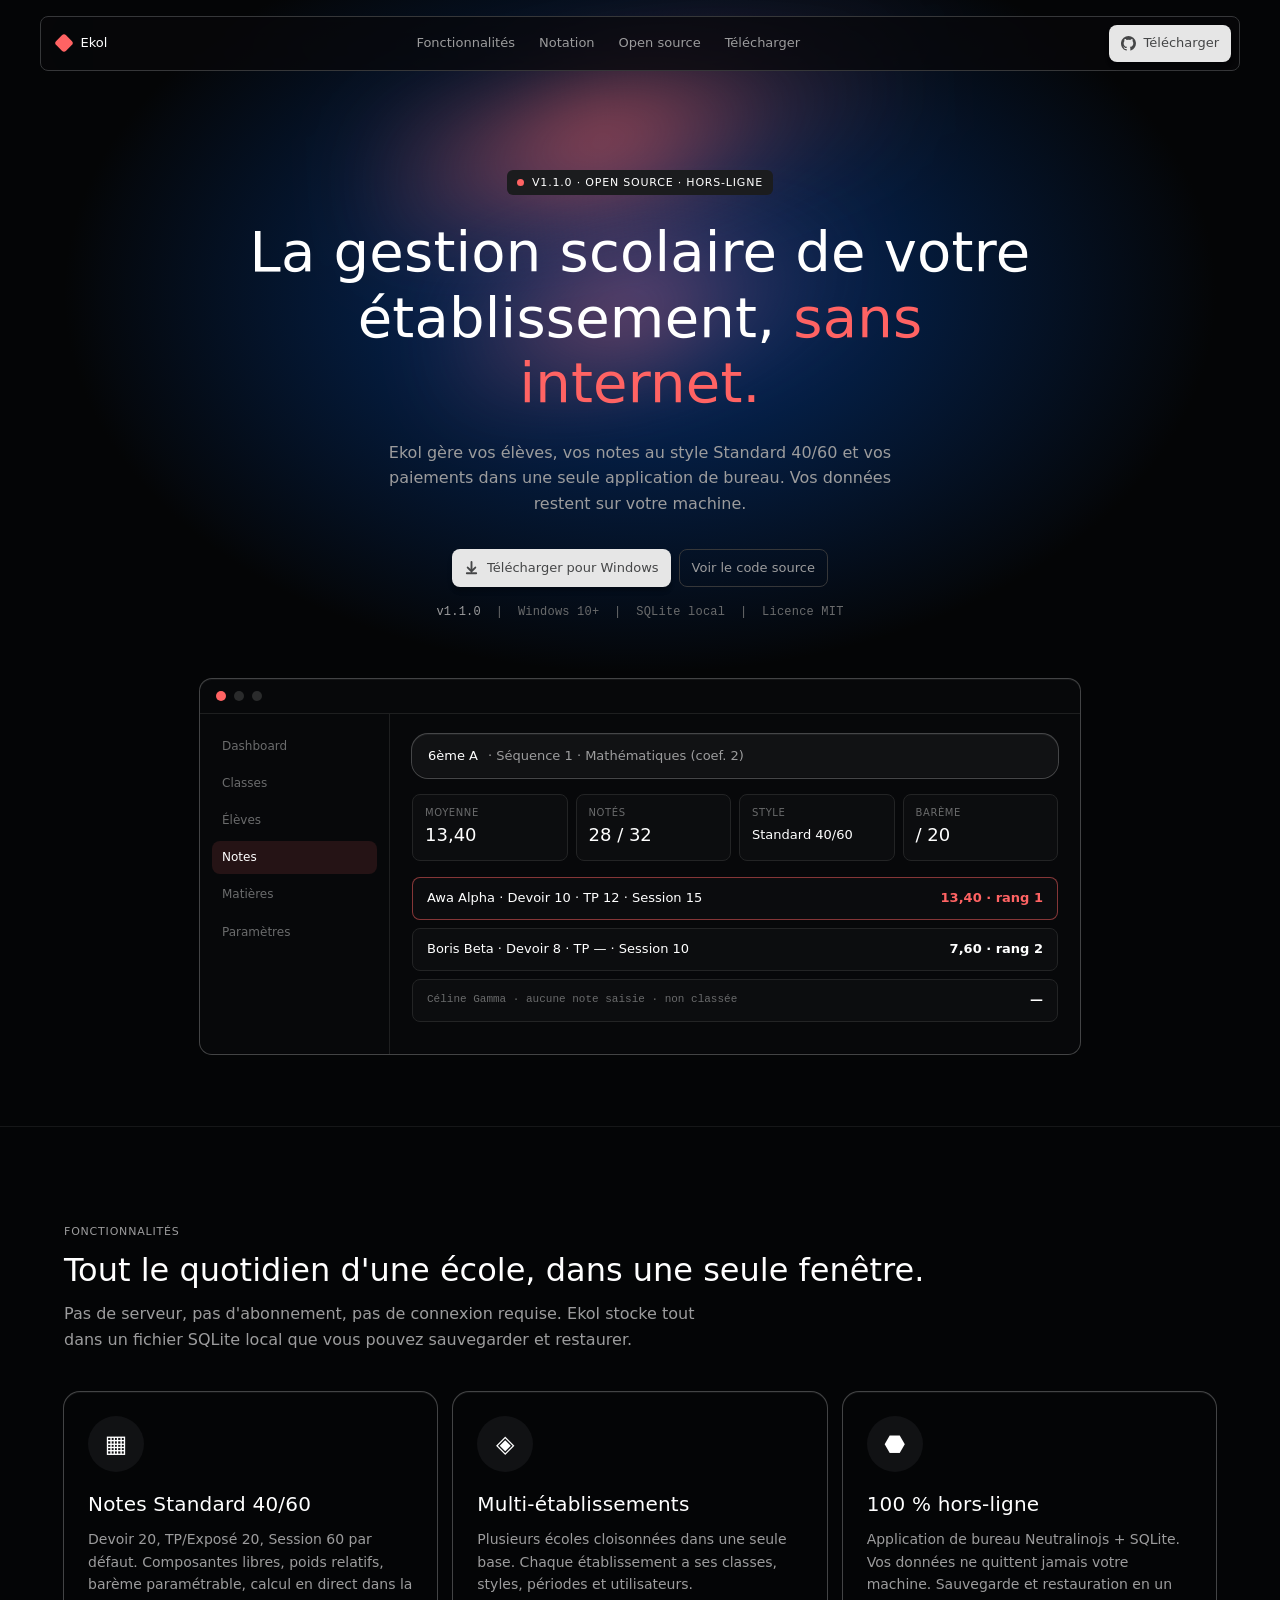
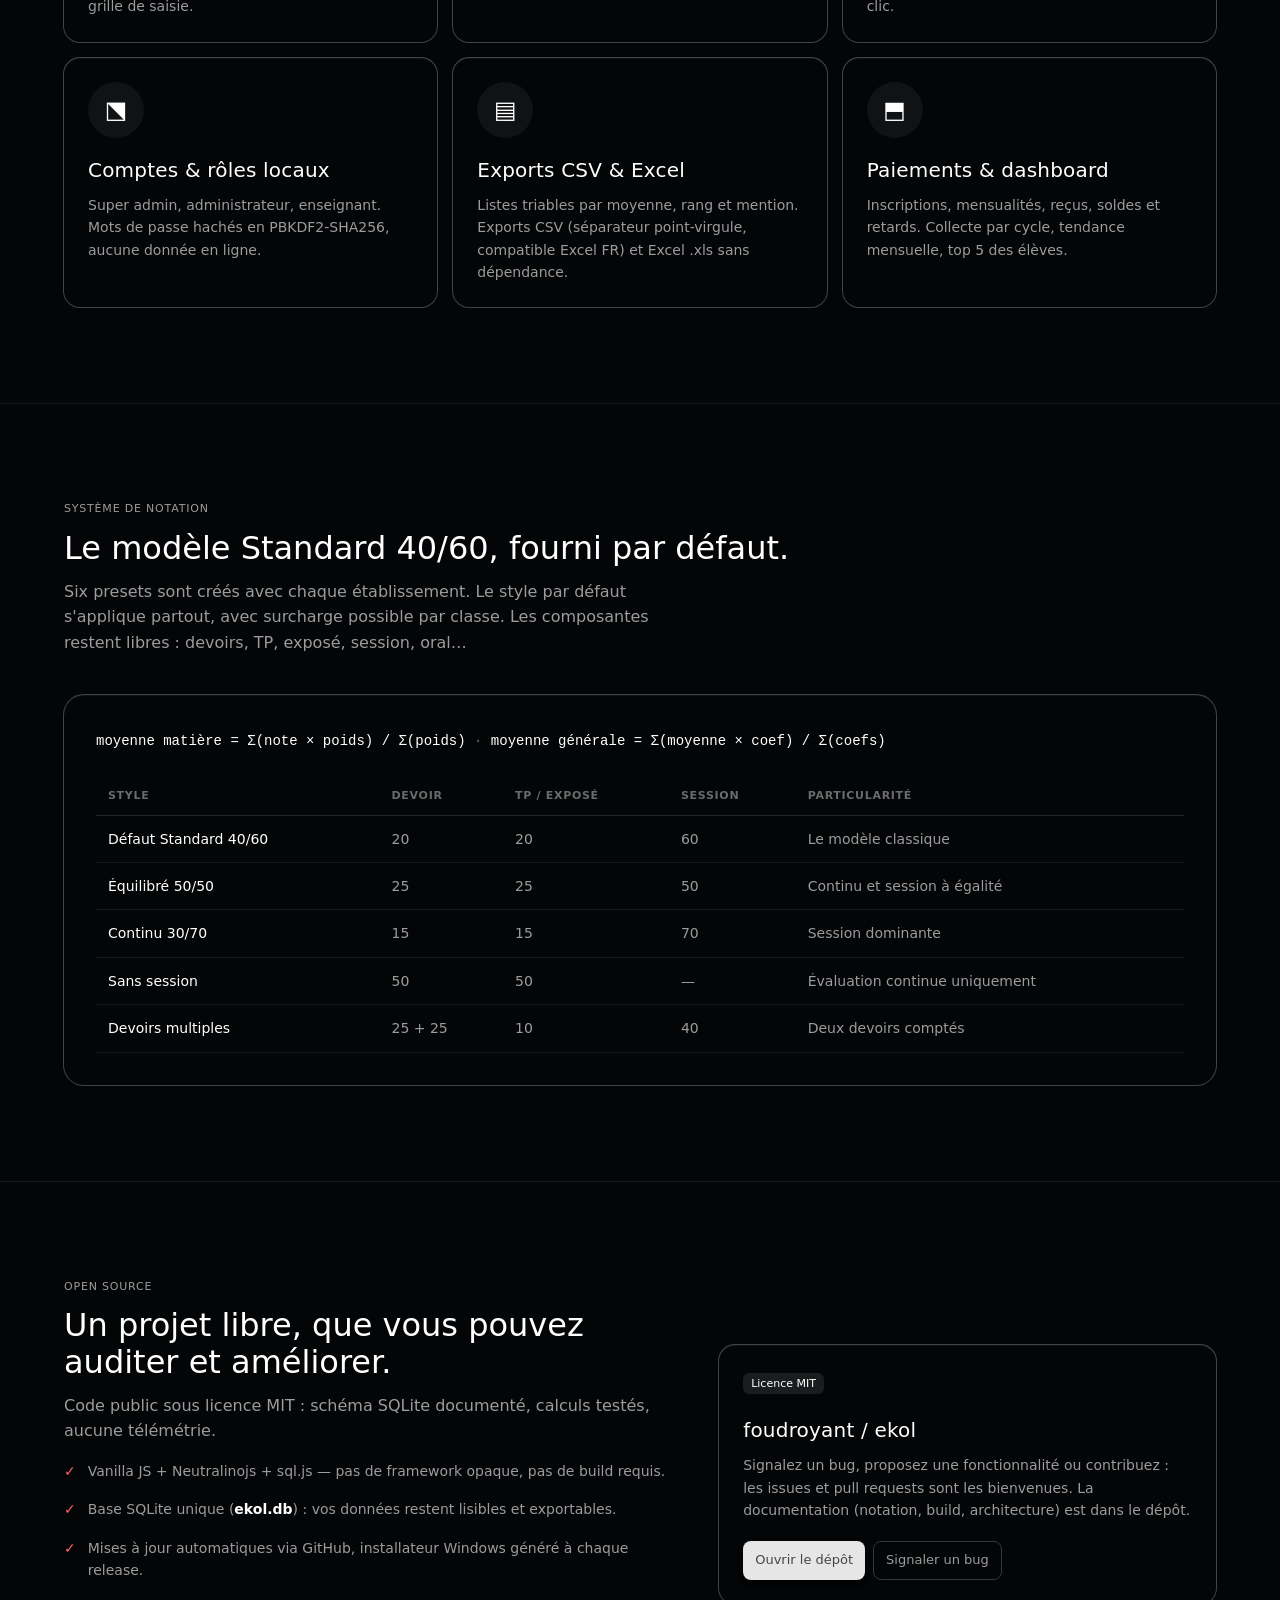
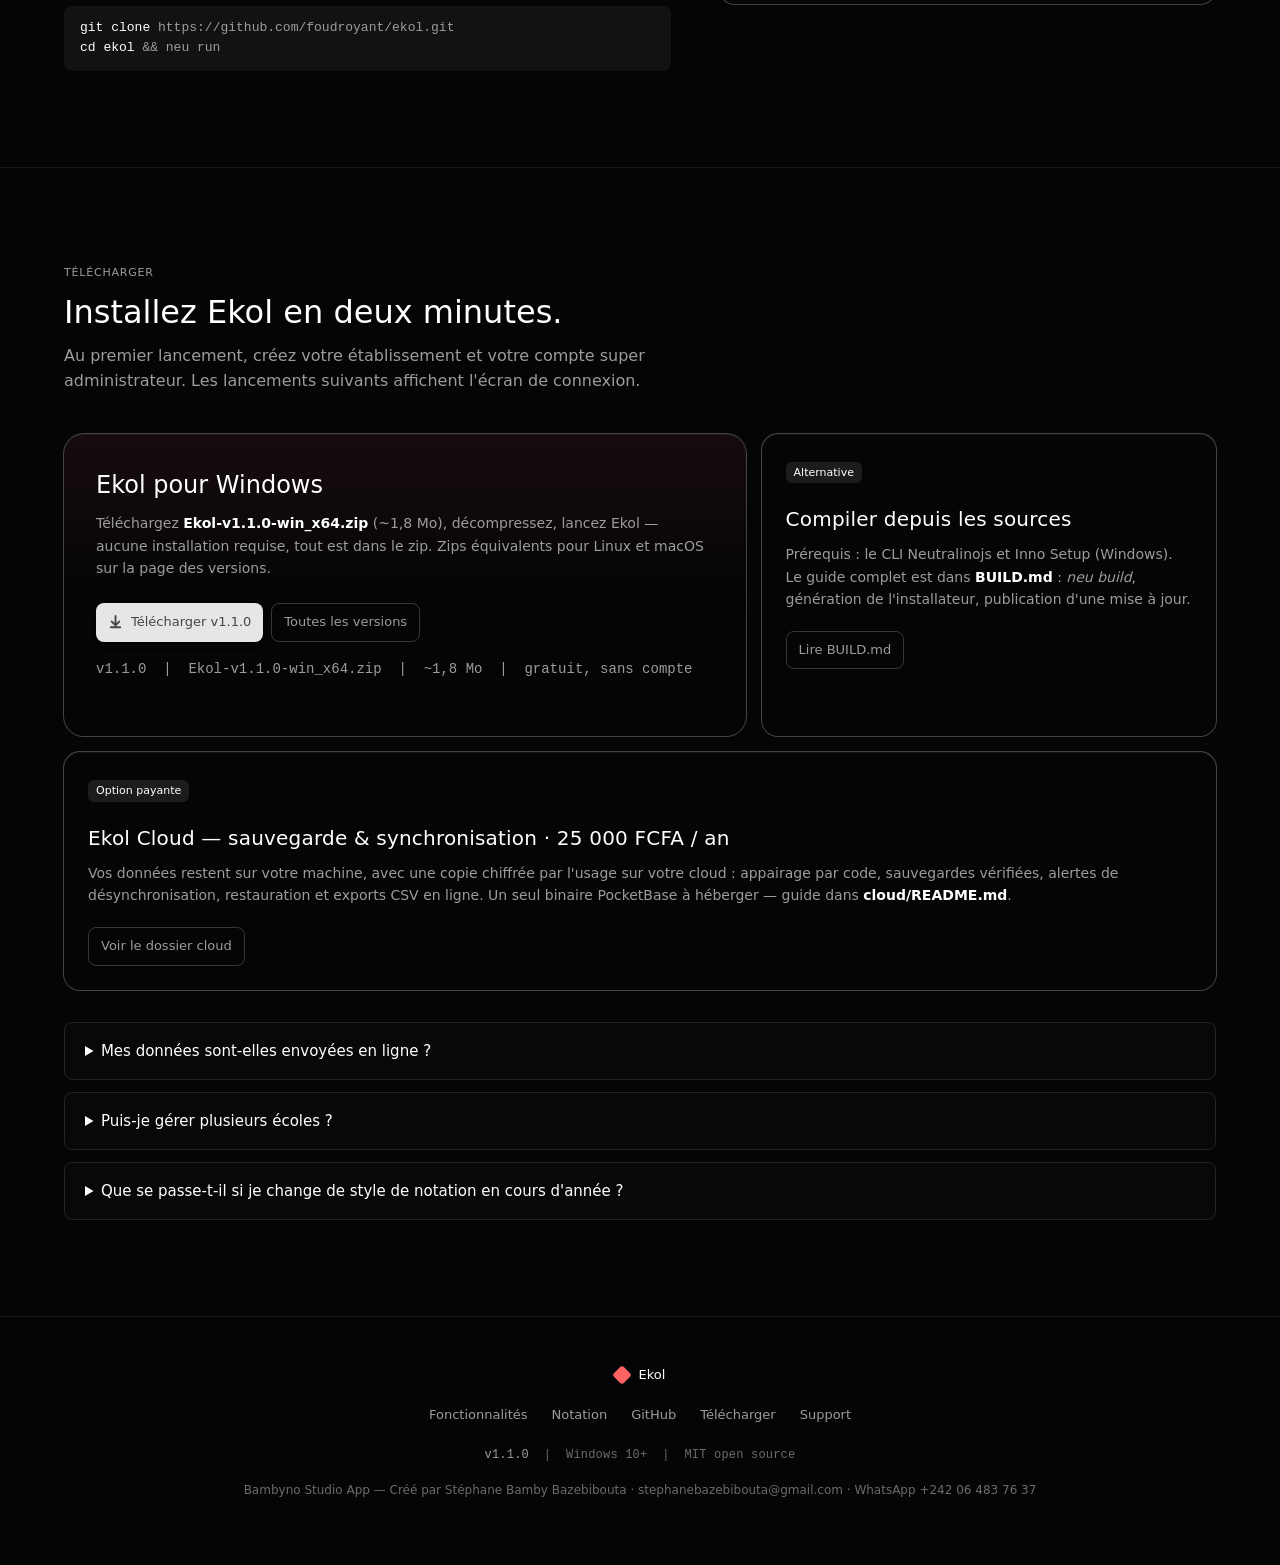
==== commit e59b63ed: "Cloud : sauvegarde & synchronisation PocketBase (25 000 FCFA/an) - Backend cloud/ : migrations (devi" ====
--- a/docs/index.html
+++ b/docs/index.html
@@ -274,6 +274,14 @@
         </div>
       </div>
     </div>
+    <div class="card" style="margin-top:16px">
+      <span class="badge">Option payante</span>
+      <h3>Ekol Cloud — sauvegarde &amp; synchronisation · 25 000 FCFA / an</h3>
+      <p>Vos données restent sur votre machine, avec une copie chiffrée par l'usage sur votre cloud : appairage par code, sauvegardes vérifiées, alertes de désynchronisation, restauration et exports CSV en ligne. Un seul binaire PocketBase à héberger — guide dans <b style="color:#fff">cloud/README.md</b>.</p>
+      <div class="dl-row" style="margin-top:20px">
+        <a class="btn btn-ghost" href="https://github.com/foudroyant/ekol/tree/master/cloud">Voir le dossier cloud</a>
+      </div>
+    </div>
     <div class="faq">
       <details><summary>Mes données sont-elles envoyées en ligne ?</summary><p>Non. Tout est stocké dans un fichier SQLite sur votre machine. La seule connexion réseau est la vérification optionnelle de mise à jour via GitHub.</p></details>
       <details><summary>Puis-je gérer plusieurs écoles ?</summary><p>Oui. Le super administrateur crée autant d'établissements que nécessaire, chacun avec ses classes, notes et utilisateurs, sans mélange de données.</p></details>
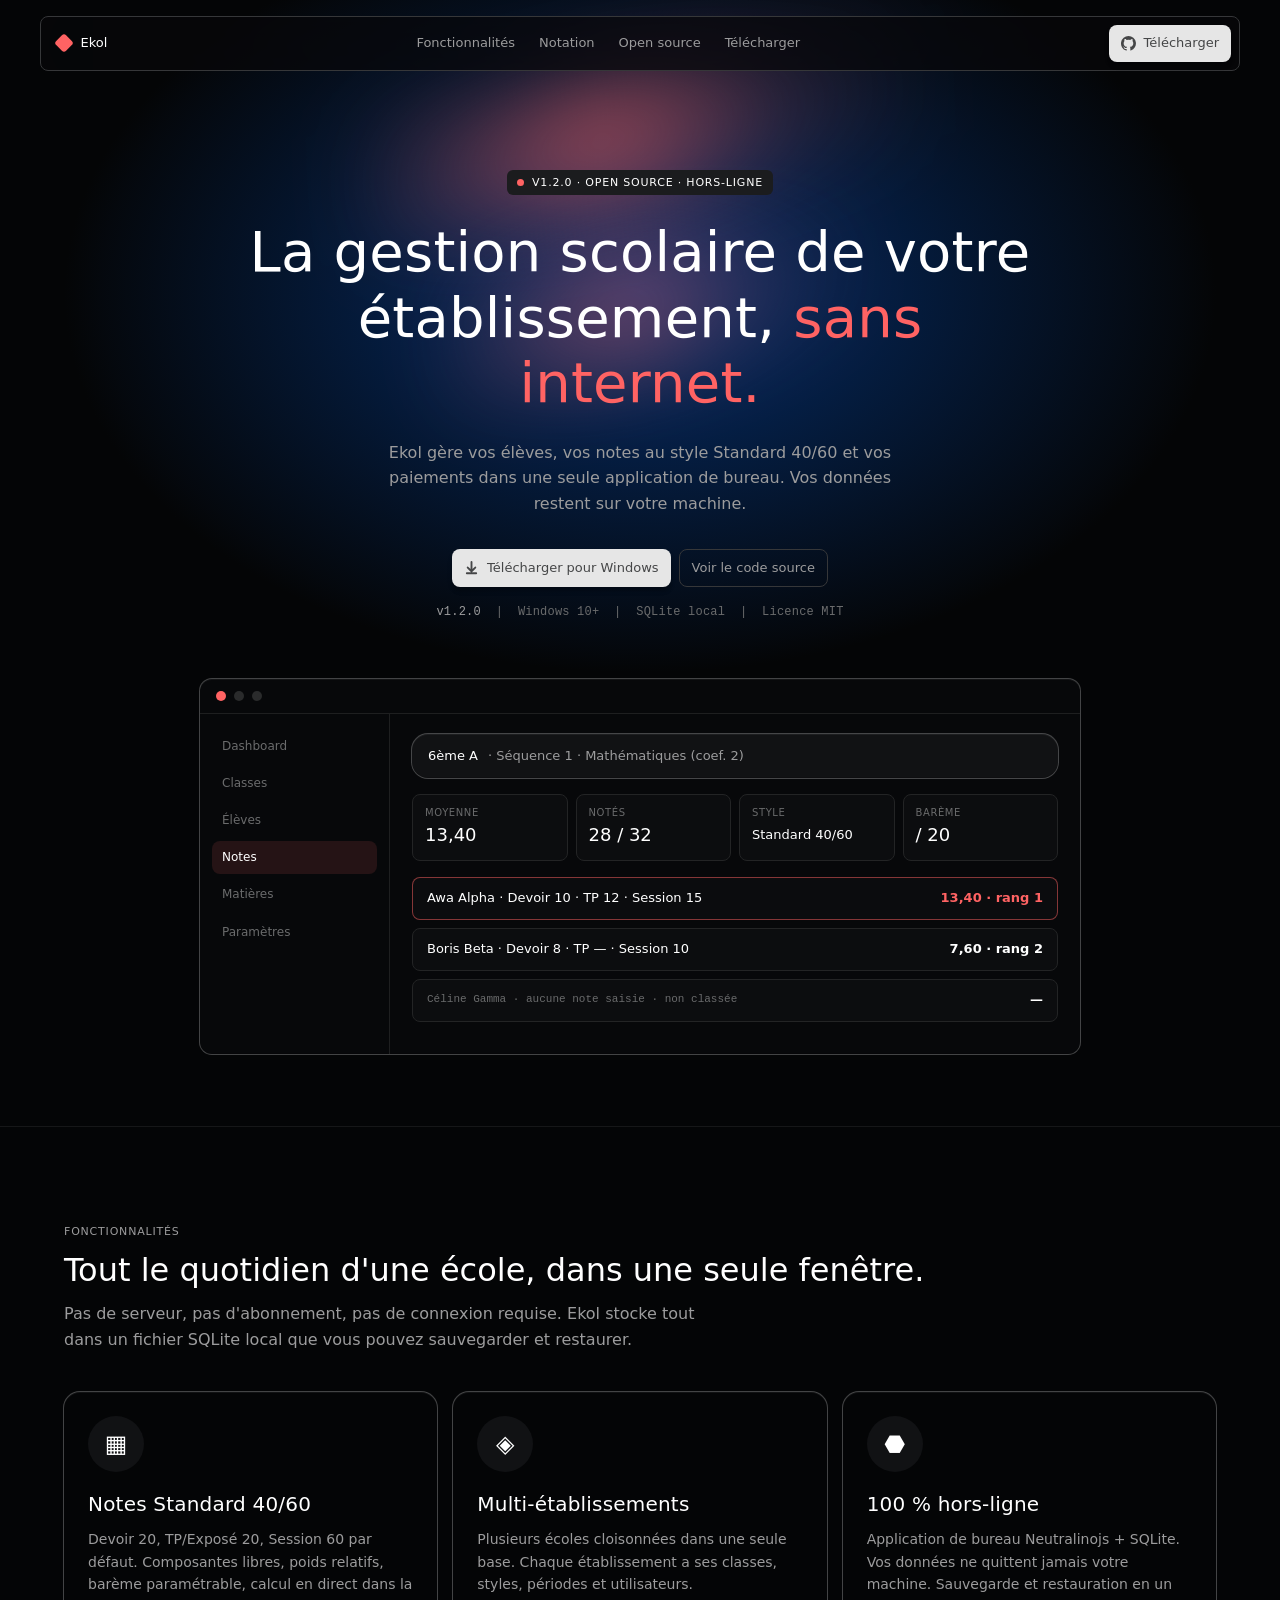
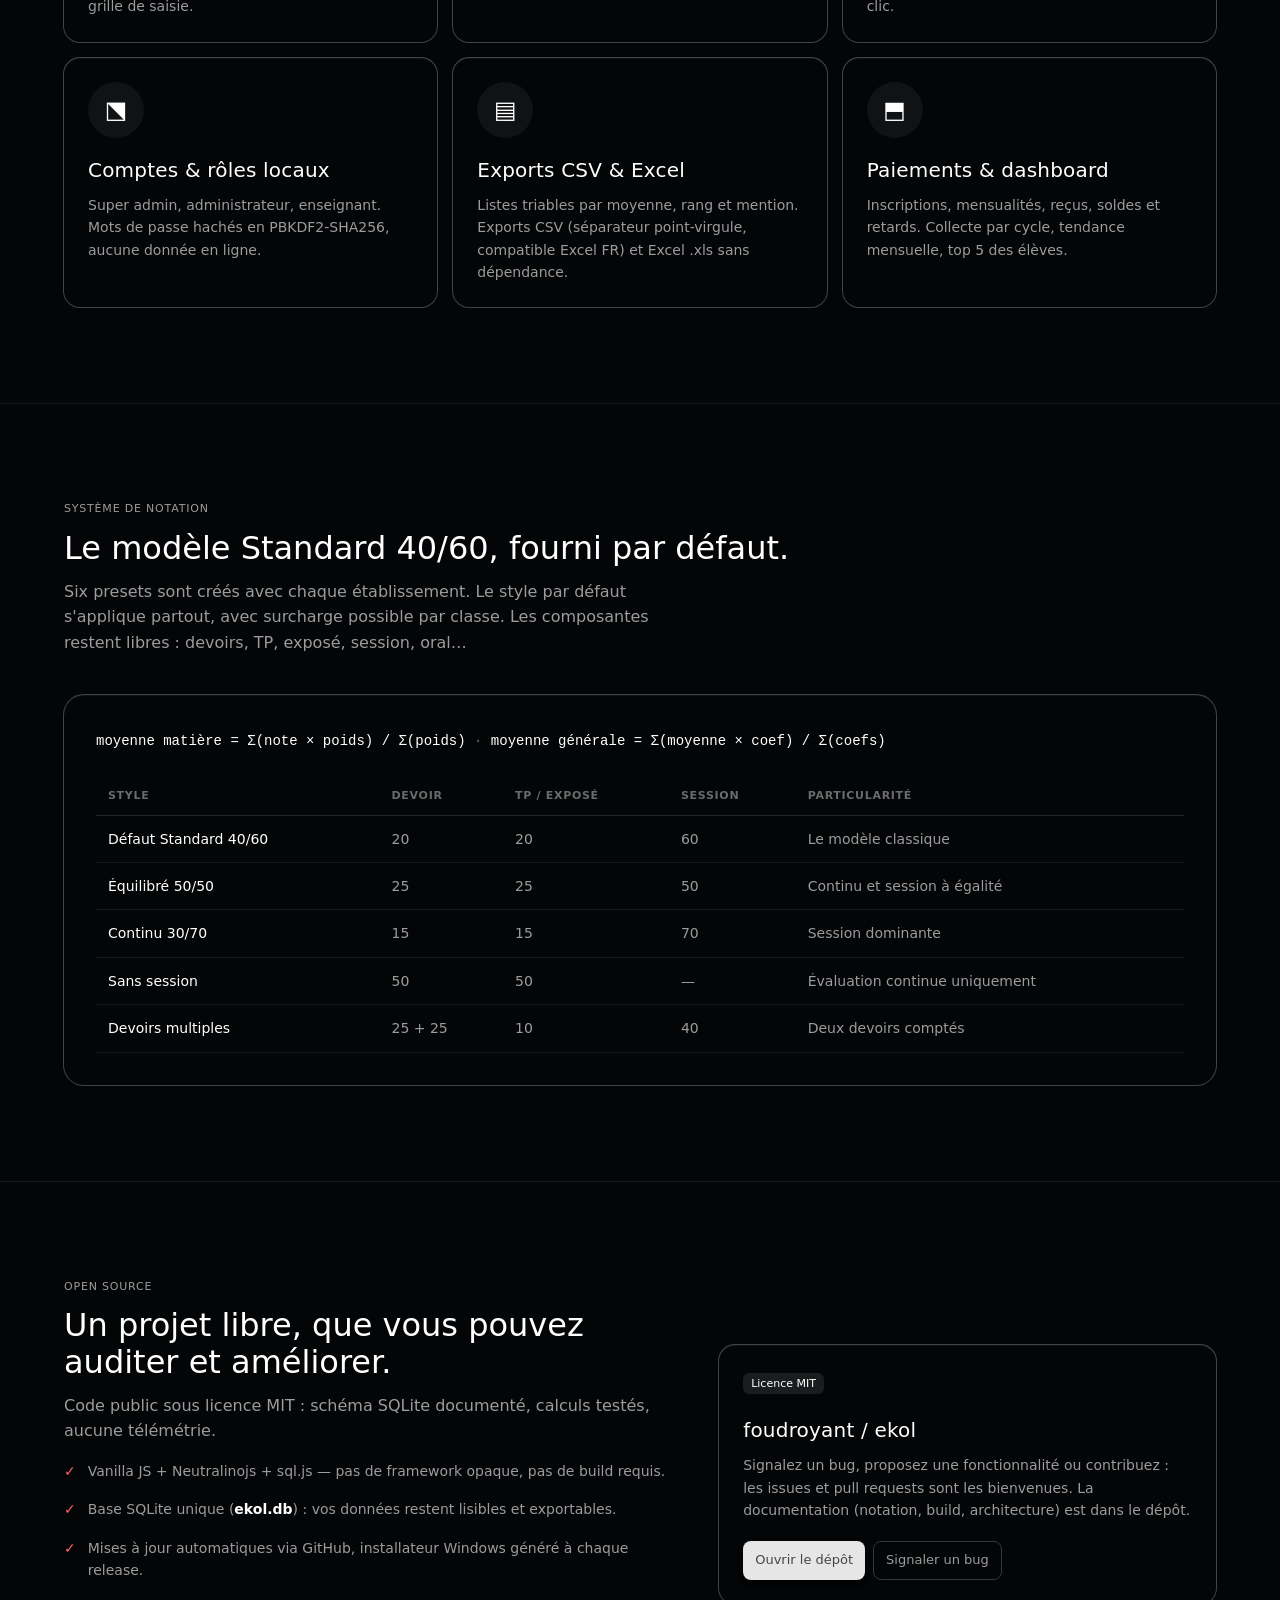
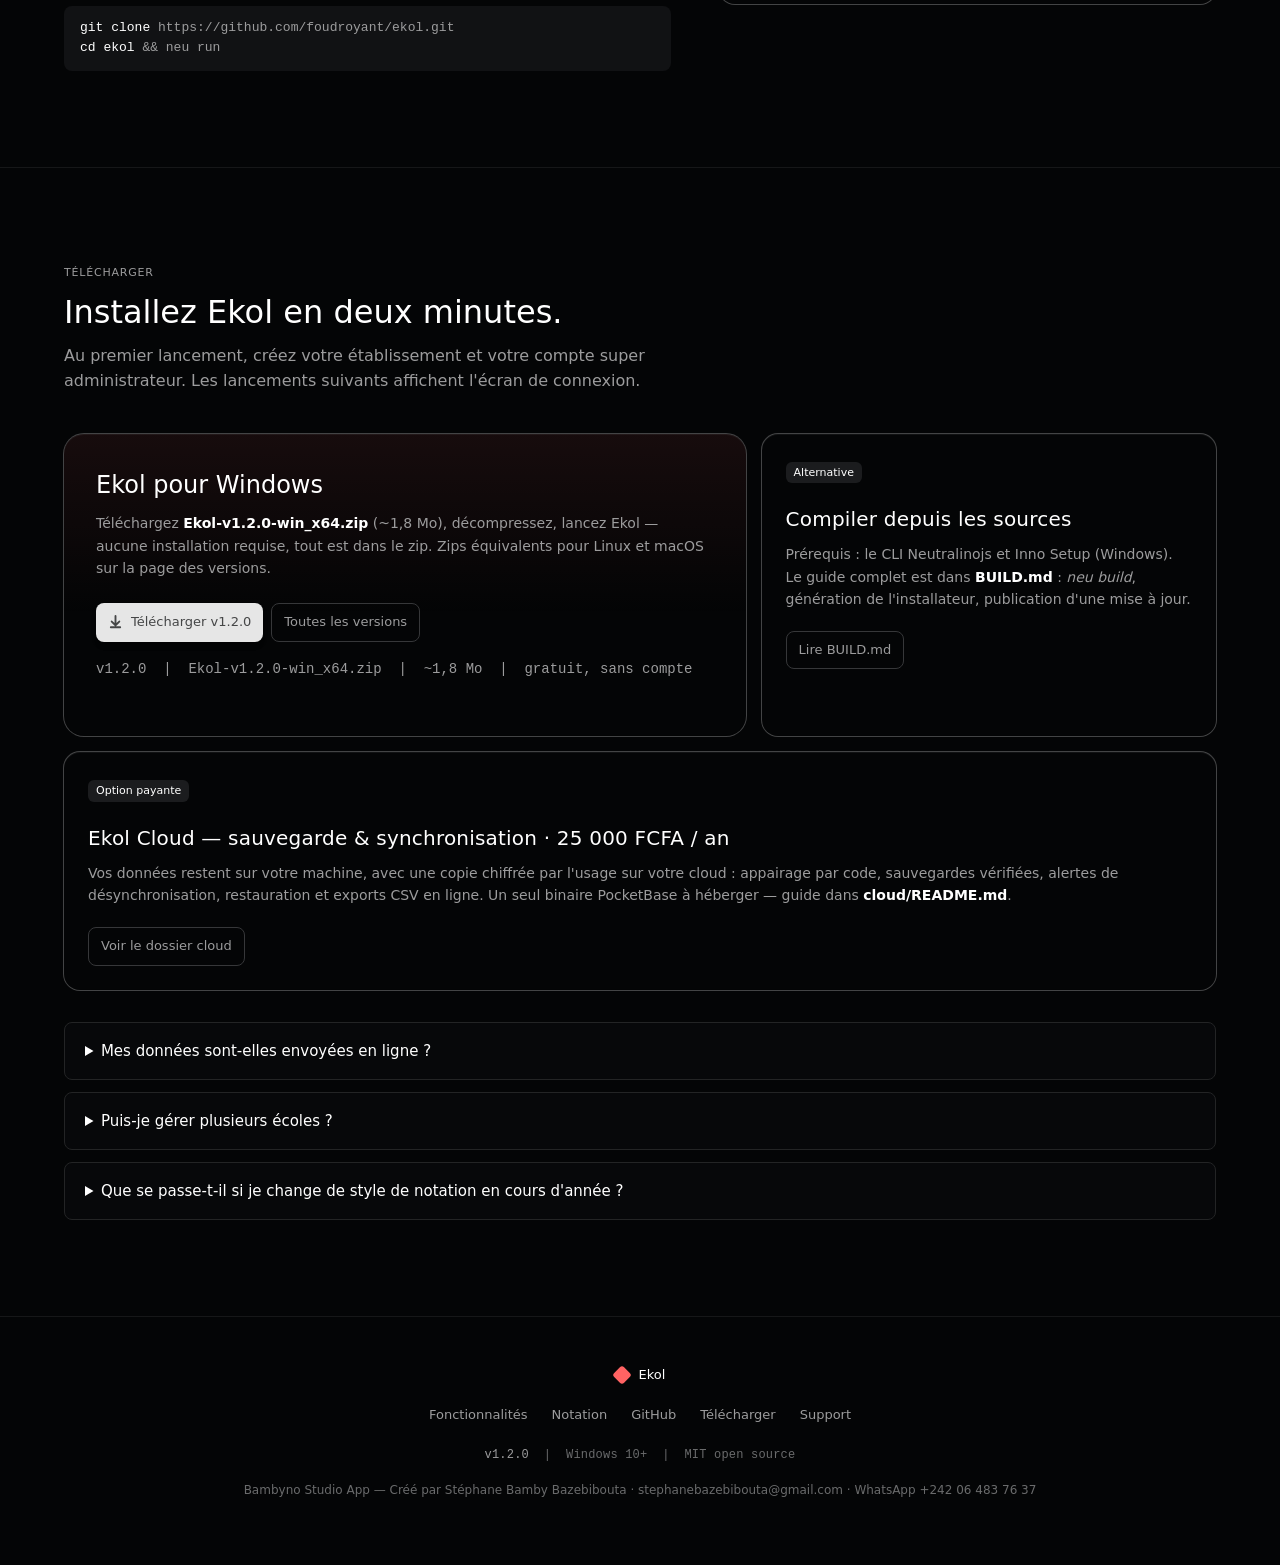
==== commit 5c2382ac: "Landing : version 1.2.0 + carte Ekol Cloud" ====
--- a/docs/index.html
+++ b/docs/index.html
@@ -148,17 +148,17 @@
   <div class="hero-bar"></div>
   <div class="hero-bar b2"></div>
   <div class="wrap hero-inner">
-    <span class="eyebrow"><span class="dot"></span>v1.1.0 · Open source · Hors-ligne</span>
+    <span class="eyebrow"><span class="dot"></span>v1.2.0 · Open source · Hors-ligne</span>
     <h1>La gestion scolaire de votre établissement, <em>sans internet.</em></h1>
     <p class="sub">Ekol gère vos élèves, vos notes au style Standard 40/60 et vos paiements dans une seule application de bureau. Vos données restent sur votre machine.</p>
     <div class="hero-cta">
-      <a class="btn" href="https://github.com/foudroyant/ekol/releases/download/v1.1.0/Ekol-v1.1.0-win_x64.zip">
+      <a class="btn" href="https://github.com/foudroyant/ekol/releases/download/v1.2.0/Ekol-v1.2.0-win_x64.zip">
         <svg viewBox="0 0 16 16" fill="currentColor"><path d="M8 0a1 1 0 0 1 1 1v7.59l2.3-2.3a1 1 0 1 1 1.4 1.42l-4 4a1 1 0 0 1-1.4 0l-4-4a1 1 0 1 1 1.4-1.42L7 8.6V1a1 1 0 0 1 1-1zM3 14a1 1 0 0 1 0-2h10a1 1 0 1 1 0 2H3z"/></svg>
         Télécharger pour Windows
       </a>
       <a class="btn btn-ghost" href="https://github.com/foudroyant/ekol">Voir le code source</a>
     </div>
-    <p class="meta-strip"><b>v1.1.0</b> &nbsp;|&nbsp; Windows 10+ &nbsp;|&nbsp; SQLite local &nbsp;|&nbsp; Licence MIT</p>
+    <p class="meta-strip"><b>v1.2.0</b> &nbsp;|&nbsp; Windows 10+ &nbsp;|&nbsp; SQLite local &nbsp;|&nbsp; Licence MIT</p>
 
     <div class="mock" aria-hidden="true">
       <div class="mock-bar"><i></i><i></i><i></i></div>
@@ -255,15 +255,15 @@
     <div class="dl-grid">
       <div class="dl-main">
         <h3>Ekol pour Windows</h3>
-        <p>Téléchargez <b style="color:#fff">Ekol-v1.1.0-win_x64.zip</b> (~1,8 Mo), décompressez, lancez Ekol — aucune installation requise, tout est dans le zip. Zips équivalents pour Linux et macOS sur la page des versions.</p>
+        <p>Téléchargez <b style="color:#fff">Ekol-v1.2.0-win_x64.zip</b> (~1,8 Mo), décompressez, lancez Ekol — aucune installation requise, tout est dans le zip. Zips équivalents pour Linux et macOS sur la page des versions.</p>
         <div class="dl-row">
-          <a class="btn" href="https://github.com/foudroyant/ekol/releases/download/v1.1.0/Ekol-v1.1.0-win_x64.zip">
+          <a class="btn" href="https://github.com/foudroyant/ekol/releases/download/v1.2.0/Ekol-v1.2.0-win_x64.zip">
             <svg viewBox="0 0 16 16" fill="currentColor"><path d="M8 0a1 1 0 0 1 1 1v7.59l2.3-2.3a1 1 0 1 1 1.4 1.42l-4 4a1 1 0 0 1-1.4 0l-4-4a1 1 0 1 1 1.4-1.42L7 8.6V1a1 1 0 0 1 1-1zM3 14a1 1 0 0 1 0-2h10a1 1 0 1 1 0 2H3z"/></svg>
-            Télécharger v1.1.0
+            Télécharger v1.2.0
           </a>
           <a class="btn btn-ghost" href="https://github.com/foudroyant/ekol/releases">Toutes les versions</a>
         </div>
-        <p class="dl-note">v1.1.0 &nbsp;|&nbsp; Ekol-v1.1.0-win_x64.zip &nbsp;|&nbsp; ~1,8 Mo &nbsp;|&nbsp; gratuit, sans compte</p>
+        <p class="dl-note">v1.2.0 &nbsp;|&nbsp; Ekol-v1.2.0-win_x64.zip &nbsp;|&nbsp; ~1,8 Mo &nbsp;|&nbsp; gratuit, sans compte</p>
       </div>
       <div class="card">
         <span class="badge">Alternative</span>
@@ -301,7 +301,7 @@
       <a href="https://github.com/foudroyant/ekol/releases">Télécharger</a>
       <a href="https://github.com/foudroyant/ekol/issues">Support</a>
     </div>
-    <p class="meta-strip"><b>v1.1.0</b> &nbsp;|&nbsp; Windows 10+ &nbsp;|&nbsp; MIT open source</p>
+    <p class="meta-strip"><b>v1.2.0</b> &nbsp;|&nbsp; Windows 10+ &nbsp;|&nbsp; MIT open source</p>
     <p class="credit">Bambyno Studio App — Créé par Stéphane Bamby Bazebibouta · stephanebazebibouta@gmail.com · WhatsApp +242 06 483 76 37</p>
   </div>
 </footer>
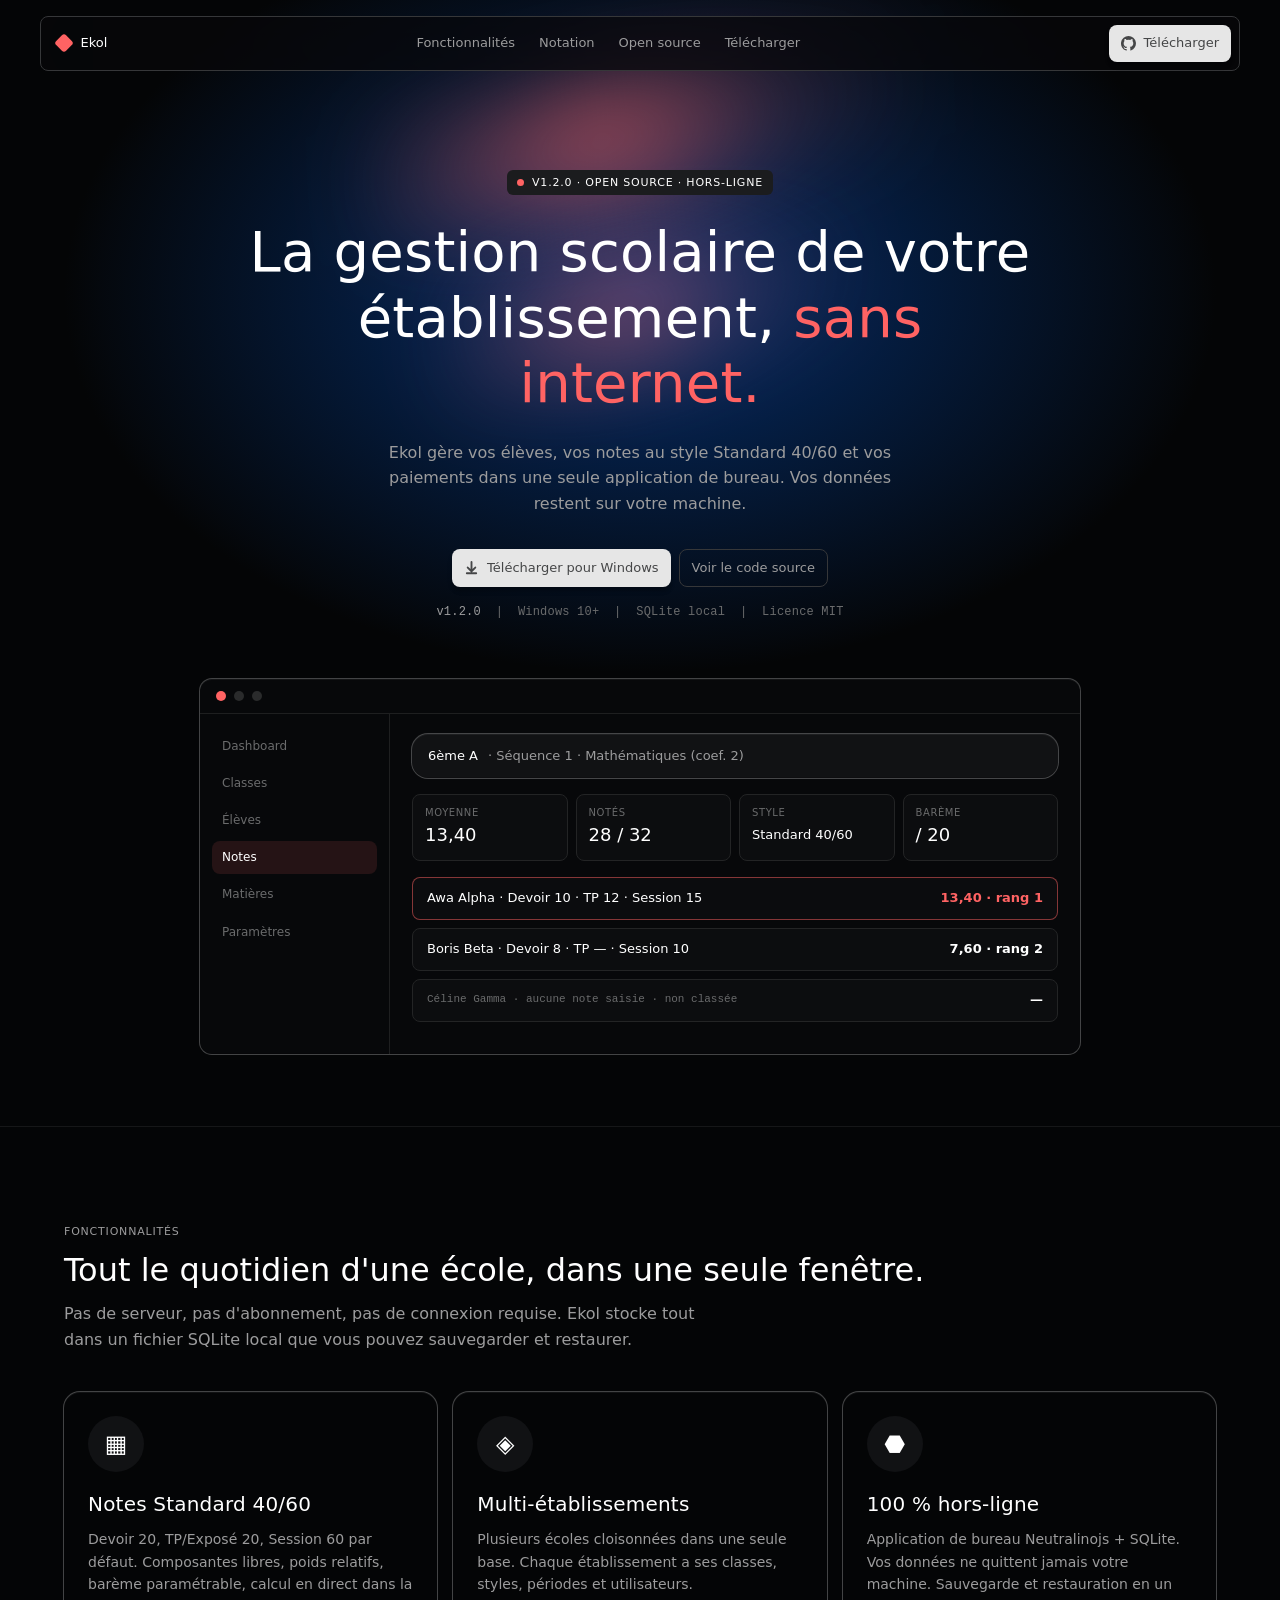
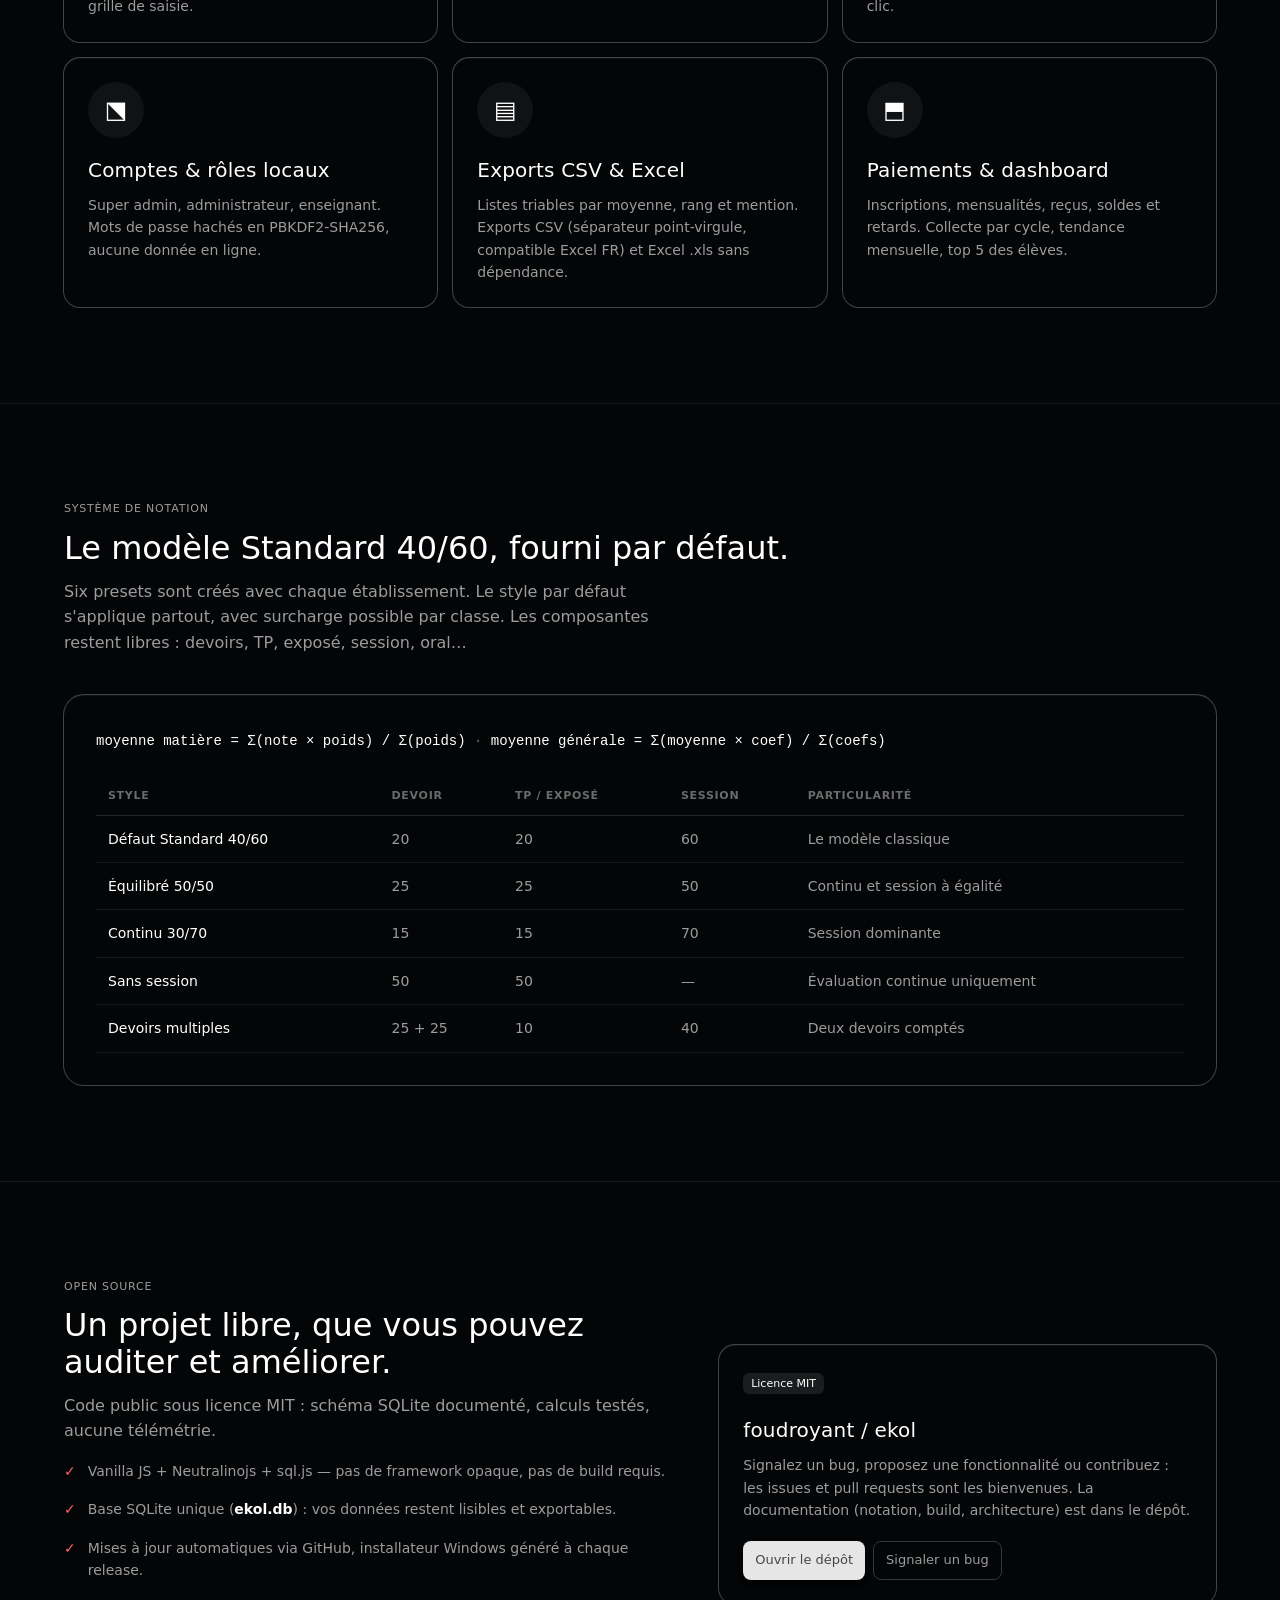
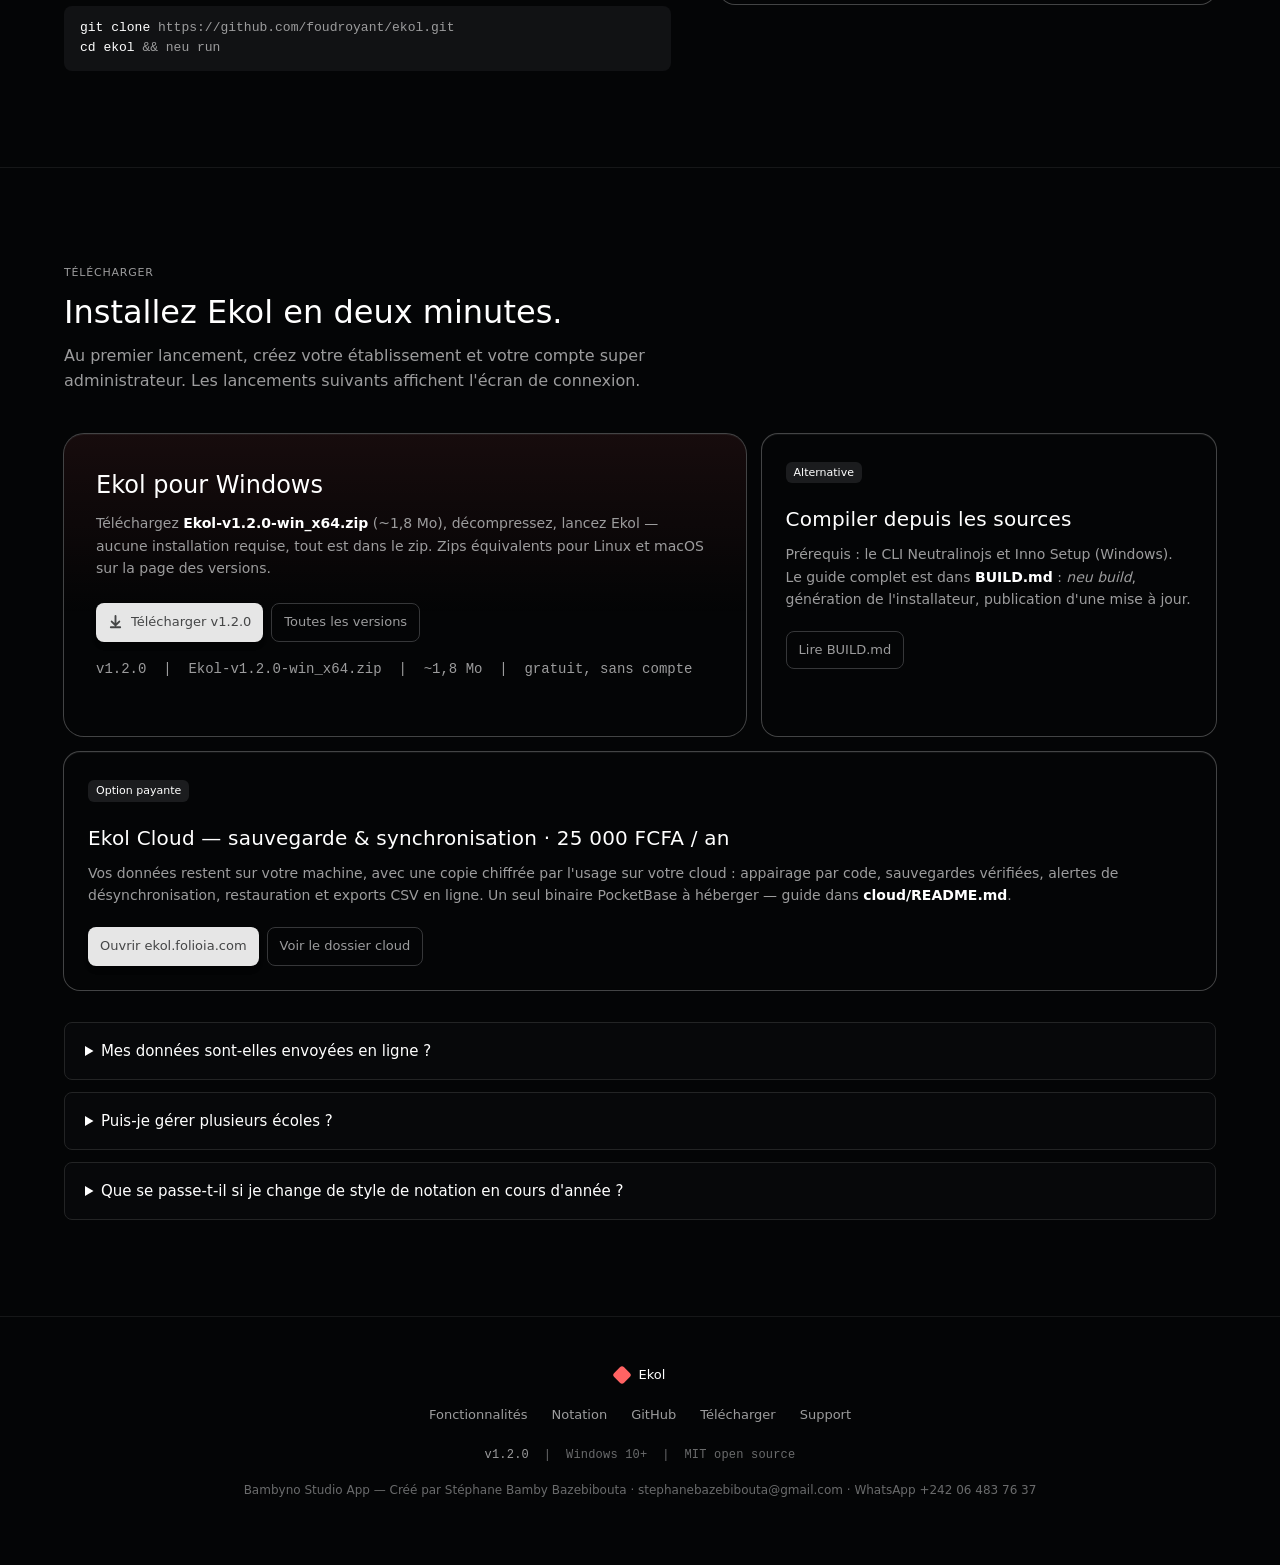
==== commit c1e10ac3: "Site cloud : landing HTML pure sur pb_public + Caddy ekol.folioia.com - pb_public/ : landing (/) en " ====
--- a/docs/index.html
+++ b/docs/index.html
@@ -279,6 +279,7 @@
       <h3>Ekol Cloud — sauvegarde &amp; synchronisation · 25 000 FCFA / an</h3>
       <p>Vos données restent sur votre machine, avec une copie chiffrée par l'usage sur votre cloud : appairage par code, sauvegardes vérifiées, alertes de désynchronisation, restauration et exports CSV en ligne. Un seul binaire PocketBase à héberger — guide dans <b style="color:#fff">cloud/README.md</b>.</p>
       <div class="dl-row" style="margin-top:20px">
+        <a class="btn" href="https://ekol.folioia.com">Ouvrir ekol.folioia.com</a>
         <a class="btn btn-ghost" href="https://github.com/foudroyant/ekol/tree/master/cloud">Voir le dossier cloud</a>
       </div>
     </div>
